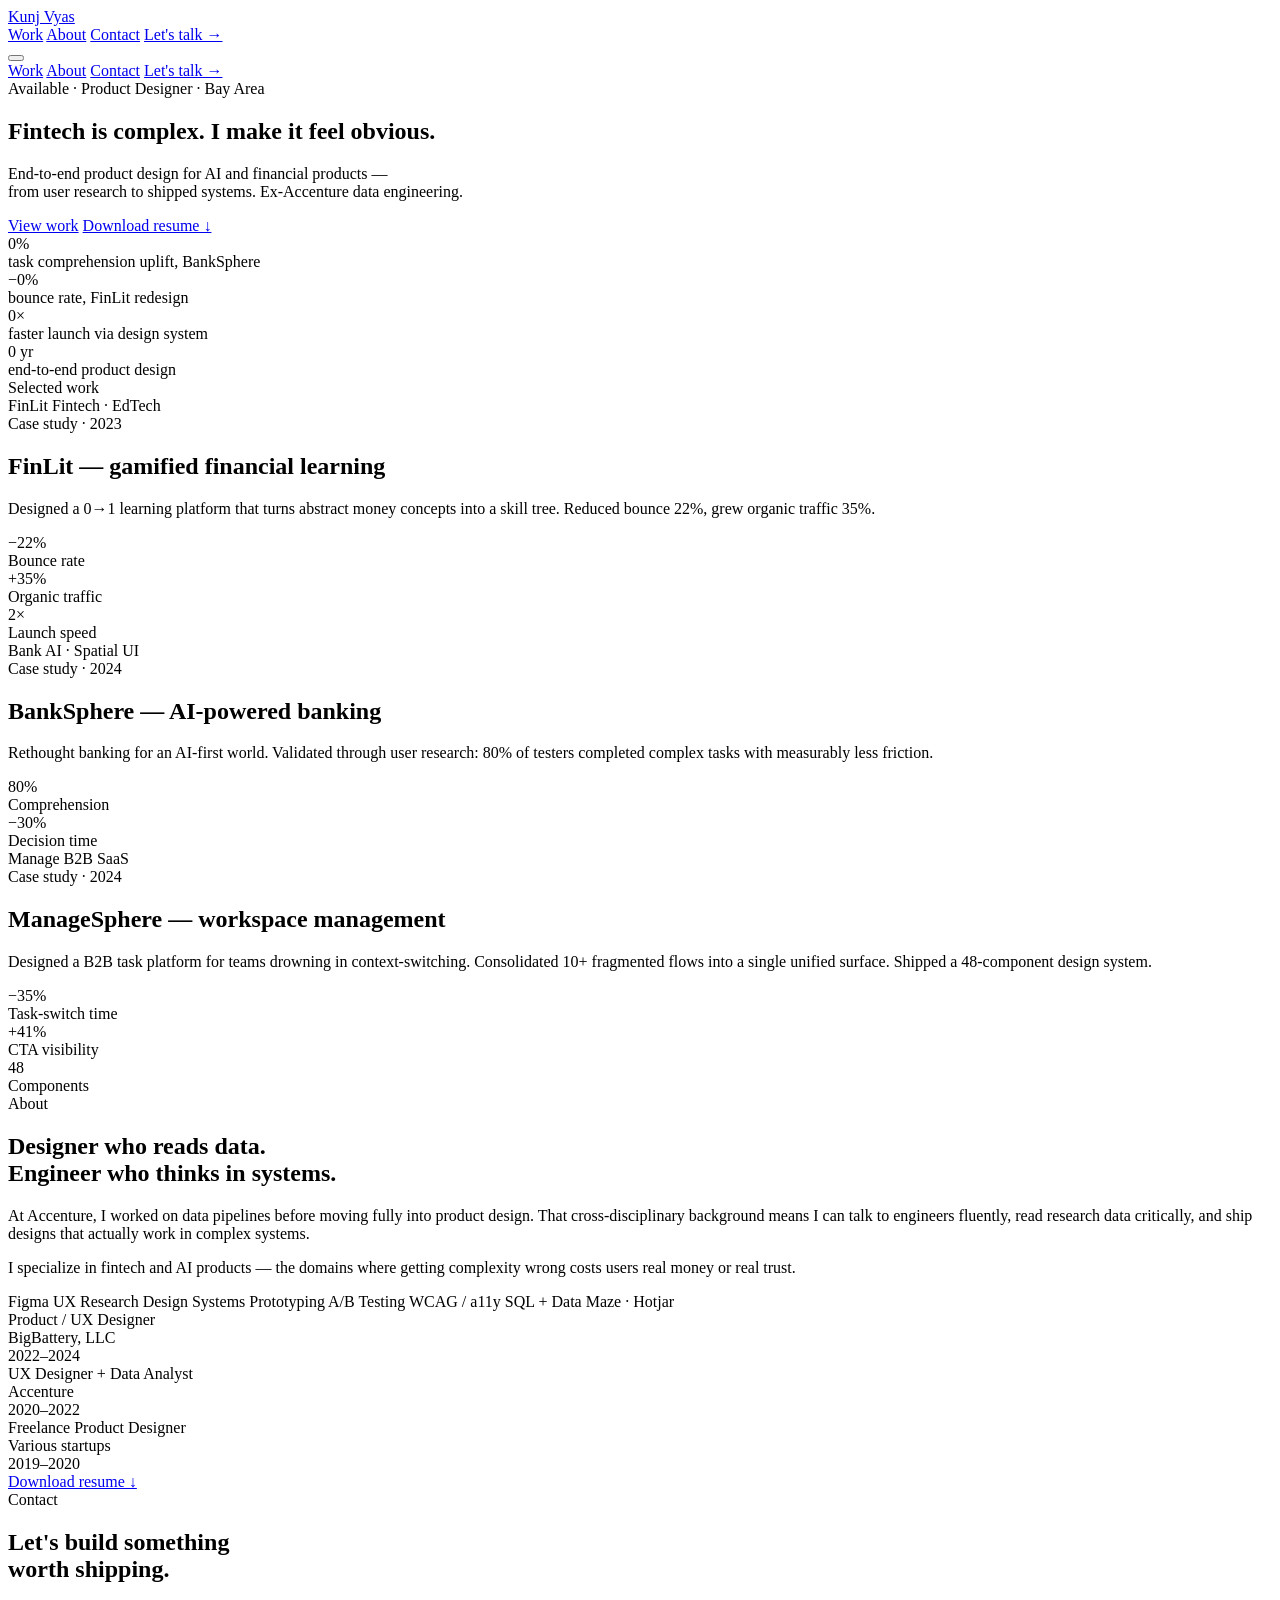
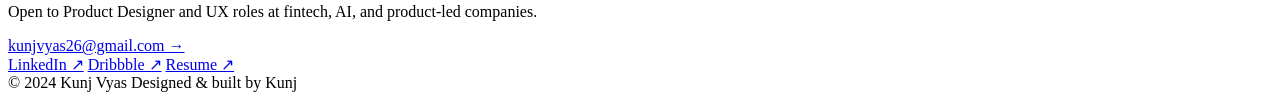
==== index.html @ dc45b6f6 "first commit" ====
<!DOCTYPE html>
<html lang="en">
<head>
  <meta charset="UTF-8" />
  <meta name="viewport" content="width=device-width, initial-scale=1.0" />
  <title>Kunj Vyas — Product Designer</title>
  <meta name="description" content="Product designer specializing in AI and fintech products. 5+ years turning complex systems into clear, measurable outcomes." />
  <link rel="preconnect" href="https://fonts.googleapis.com" />
  <link rel="preconnect" href="https://fonts.gstatic.com" crossorigin />
  <link href="https://fonts.googleapis.com/css2?family=DM+Sans:ital,opsz,wght@0,9..40,300;0,9..40,400;0,9..40,500;1,9..40,300&family=DM+Mono:wght@400;500&display=swap" rel="stylesheet" />
  <link rel="stylesheet" href="styles.css" />
</head>
<body>

  <!-- NAV -->
  <nav class="nav" id="nav">
    <a href="#" class="nav-logo">Kunj Vyas</a>
    <div class="nav-links">
      <a href="#work" class="nav-link">Work</a>
      <a href="#about" class="nav-link">About</a>
      <a href="#contact" class="nav-link">Contact</a>
      <a href="mailto:kunjvyas26@gmail.com" class="nav-cta">Let's talk →</a>
    </div>
    <button class="nav-hamburger" id="hamburger" aria-label="Open menu">
      <span></span><span></span>
    </button>
  </nav>

  <!-- MOBILE MENU -->
  <div class="mobile-menu" id="mobileMenu">
    <a href="#work" class="mobile-link" data-close>Work</a>
    <a href="#about" class="mobile-link" data-close>About</a>
    <a href="#contact" class="mobile-link" data-close>Contact</a>
    <a href="mailto:kunjvyas26@gmail.com" class="mobile-cta" data-close>Let's talk →</a>
  </div>

  <!-- HERO -->
  <section class="hero" id="hero">
    <div class="hero-inner">
      <div class="hero-tag">
        <span class="hero-tag-dot"></span>
        <span>Available · Product Designer · Bay Area</span>
      </div>
      <h1 class="hero-h1">
        <span class="hero-line" data-delay="0">Fintech is complex.</span>
        <span class="hero-line hero-accent" data-delay="80">I make it feel obvious.</span>
      </h1>
      <p class="hero-sub">
        End-to-end product design for AI and financial products —<br class="br-hide">
        from user research to shipped systems. Ex-Accenture data engineering.
      </p>
      <div class="hero-actions">
        <a href="#work" class="btn-primary">View work</a>
        <a href="#" class="btn-ghost">Download resume ↓</a>
      </div>
      <div class="hero-proof">
        <div class="proof-cell">
          <div class="proof-num" data-count="80" data-suffix="%">0%</div>
          <div class="proof-lbl">task comprehension uplift, BankSphere</div>
        </div>
        <div class="proof-cell">
          <div class="proof-num" data-count="22" data-prefix="−" data-suffix="%">−0%</div>
          <div class="proof-lbl">bounce rate, FinLit redesign</div>
        </div>
        <div class="proof-cell">
          <div class="proof-num" data-count="2" data-suffix="×">0×</div>
          <div class="proof-lbl">faster launch via design system</div>
        </div>
        <div class="proof-cell">
          <div class="proof-num" data-count="5" data-suffix=" yr">0 yr</div>
          <div class="proof-lbl">end-to-end product design</div>
        </div>
      </div>
    </div>
  </section>

  <!-- WORK -->
  <section class="work" id="work">
    <div class="container">
      <div class="work-header">
        <span class="section-label">Selected work</span>
      </div>

      <div class="cards-grid">

        <!-- FinLit -->
        <article class="card card--default reveal" data-href="work/finlit.html">
          <div class="card-thumb card-thumb--purple">
            <span class="card-thumb-glyph">FinLit</span>
            <span class="card-badge badge--purple">Fintech · EdTech</span>
          </div>
          <div class="card-body">
            <div class="card-meta">Case study · 2023</div>
            <h2 class="card-title">FinLit — gamified financial learning</h2>
            <p class="card-desc">Designed a 0→1 learning platform that turns abstract money concepts into a skill tree. Reduced bounce 22%, grew organic traffic 35%.</p>
            <div class="card-stats">
              <div class="stat"><div class="stat-num">−22%</div><div class="stat-lbl">Bounce rate</div></div>
              <div class="stat"><div class="stat-num">+35%</div><div class="stat-lbl">Organic traffic</div></div>
              <div class="stat"><div class="stat-num">2×</div><div class="stat-lbl">Launch speed</div></div>
            </div>
          </div>
        </article>

        <!-- BankSphere -->
        <article class="card card--default reveal" data-delay="80" data-href="work/banksphere.html">
          <div class="card-thumb card-thumb--teal">
            <span class="card-thumb-glyph">Bank</span>
            <span class="card-badge badge--teal">AI · Spatial UI</span>
          </div>
          <div class="card-body">
            <div class="card-meta">Case study · 2024</div>
            <h2 class="card-title">BankSphere — AI-powered banking</h2>
            <p class="card-desc">Rethought banking for an AI-first world. Validated through user research: 80% of testers completed complex tasks with measurably less friction.</p>
            <div class="card-stats">
              <div class="stat"><div class="stat-num">80%</div><div class="stat-lbl">Comprehension</div></div>
              <div class="stat"><div class="stat-num">−30%</div><div class="stat-lbl">Decision time</div></div>
            </div>
          </div>
        </article>

        <!-- ManageSphere wide -->
        <article class="card card--wide reveal" data-delay="120" data-href="work/managesphere.html">
          <div class="card-thumb card-thumb--stone">
            <span class="card-thumb-glyph">Manage</span>
            <span class="card-badge badge--stone">B2B SaaS</span>
          </div>
          <div class="card-body">
            <div class="card-meta">Case study · 2024</div>
            <h2 class="card-title">ManageSphere — workspace management</h2>
            <p class="card-desc">Designed a B2B task platform for teams drowning in context-switching. Consolidated 10+ fragmented flows into a single unified surface. Shipped a 48-component design system.</p>
            <div class="card-stats">
              <div class="stat"><div class="stat-num">−35%</div><div class="stat-lbl">Task-switch time</div></div>
              <div class="stat"><div class="stat-num">+41%</div><div class="stat-lbl">CTA visibility</div></div>
              <div class="stat"><div class="stat-num">48</div><div class="stat-lbl">Components</div></div>
            </div>
          </div>
        </article>

      </div>
    </div>
  </section>

  <!-- ABOUT -->
  <section class="about" id="about">
    <div class="about-inner">
      <div class="about-left reveal">
        <div class="section-label section-label--light">About</div>
        <h2 class="about-h2">Designer who reads data.<br>Engineer who thinks in systems.</h2>
        <p class="about-body">At Accenture, I worked on data pipelines before moving fully into product design. That cross-disciplinary background means I can talk to engineers fluently, read research data critically, and ship designs that actually work in complex systems.</p>
        <p class="about-body">I specialize in fintech and AI products — the domains where getting complexity wrong costs users real money or real trust.</p>
        <div class="skills-grid">
          <span class="skill-pill">Figma</span>
          <span class="skill-pill">UX Research</span>
          <span class="skill-pill">Design Systems</span>
          <span class="skill-pill">Prototyping</span>
          <span class="skill-pill">A/B Testing</span>
          <span class="skill-pill">WCAG / a11y</span>
          <span class="skill-pill">SQL + Data</span>
          <span class="skill-pill">Maze · Hotjar</span>
        </div>
      </div>
      <div class="about-right reveal" data-delay="80">
        <div class="exp-list">
          <div class="exp-item">
            <div class="exp-info">
              <div class="exp-role">Product / UX Designer</div>
              <div class="exp-org">BigBattery, LLC</div>
            </div>
            <div class="exp-year">2022–2024</div>
          </div>
          <div class="exp-item">
            <div class="exp-info">
              <div class="exp-role">UX Designer + Data Analyst</div>
              <div class="exp-org">Accenture</div>
            </div>
            <div class="exp-year">2020–2022</div>
          </div>
          <div class="exp-item">
            <div class="exp-info">
              <div class="exp-role">Freelance Product Designer</div>
              <div class="exp-org">Various startups</div>
            </div>
            <div class="exp-year">2019–2020</div>
          </div>
        </div>
        <a href="#" class="btn-light">Download resume ↓</a>
      </div>
    </div>
  </section>

  <!-- CONTACT -->
  <section class="contact" id="contact">
    <div class="container">
      <div class="contact-inner reveal">
        <div class="section-label">Contact</div>
        <h2 class="contact-h2">Let's build something<br>worth shipping.</h2>
        <p class="contact-sub">Open to Product Designer and UX roles at fintech, AI, and product-led companies.</p>
        <a href="mailto:kunjvyas26@gmail.com" class="btn-primary btn-large">kunjvyas26@gmail.com →</a>
        <div class="contact-links">
          <a href="https://linkedin.com/in/kunjvyas" target="_blank" class="contact-link">LinkedIn ↗</a>
          <a href="https://dribbble.com/kunjvyas" target="_blank" class="contact-link">Dribbble ↗</a>
          <a href="#" class="contact-link">Resume ↗</a>
        </div>
      </div>
    </div>
  </section>

  <!-- FOOTER -->
  <footer class="footer">
    <div class="container footer-inner">
      <span class="footer-copy">© 2024 Kunj Vyas</span>
      <span class="footer-note">Designed & built by Kunj</span>
    </div>
  </footer>

  <script src="script.js"></script>
</body>
</html>
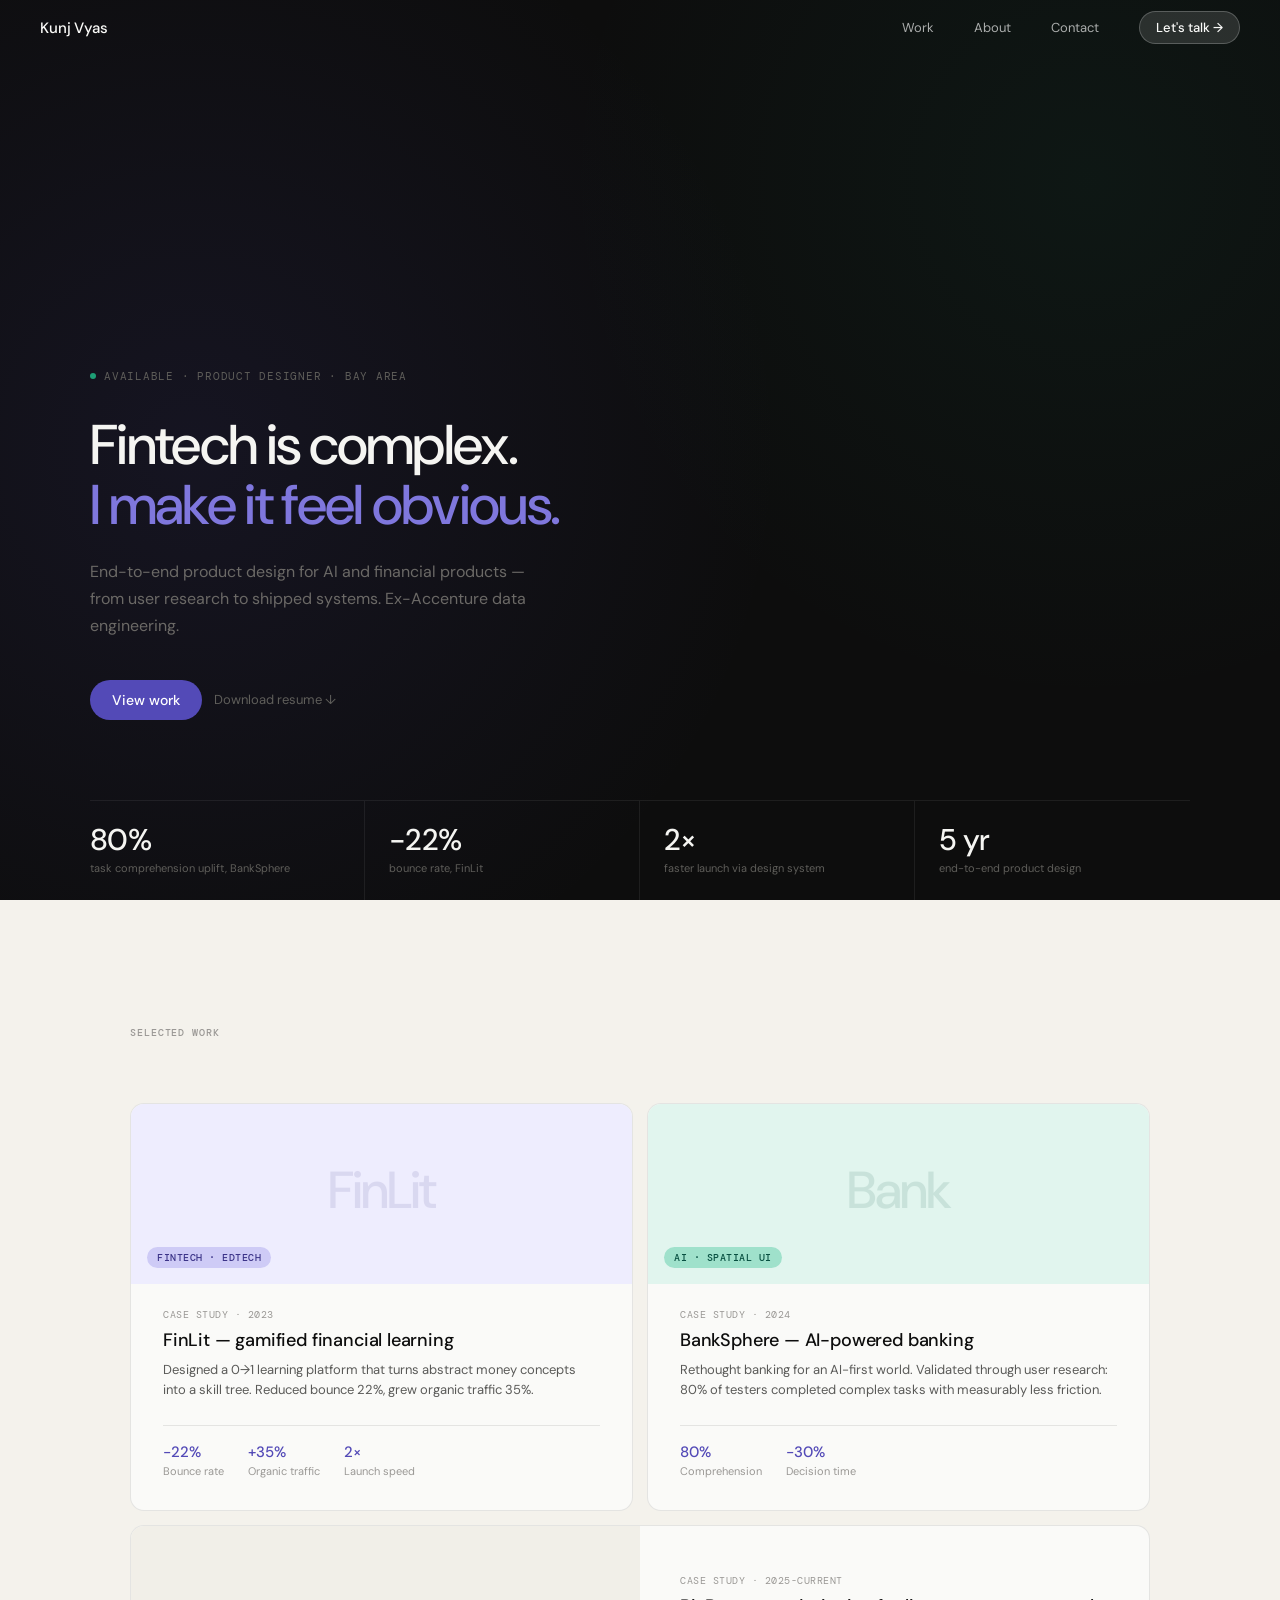
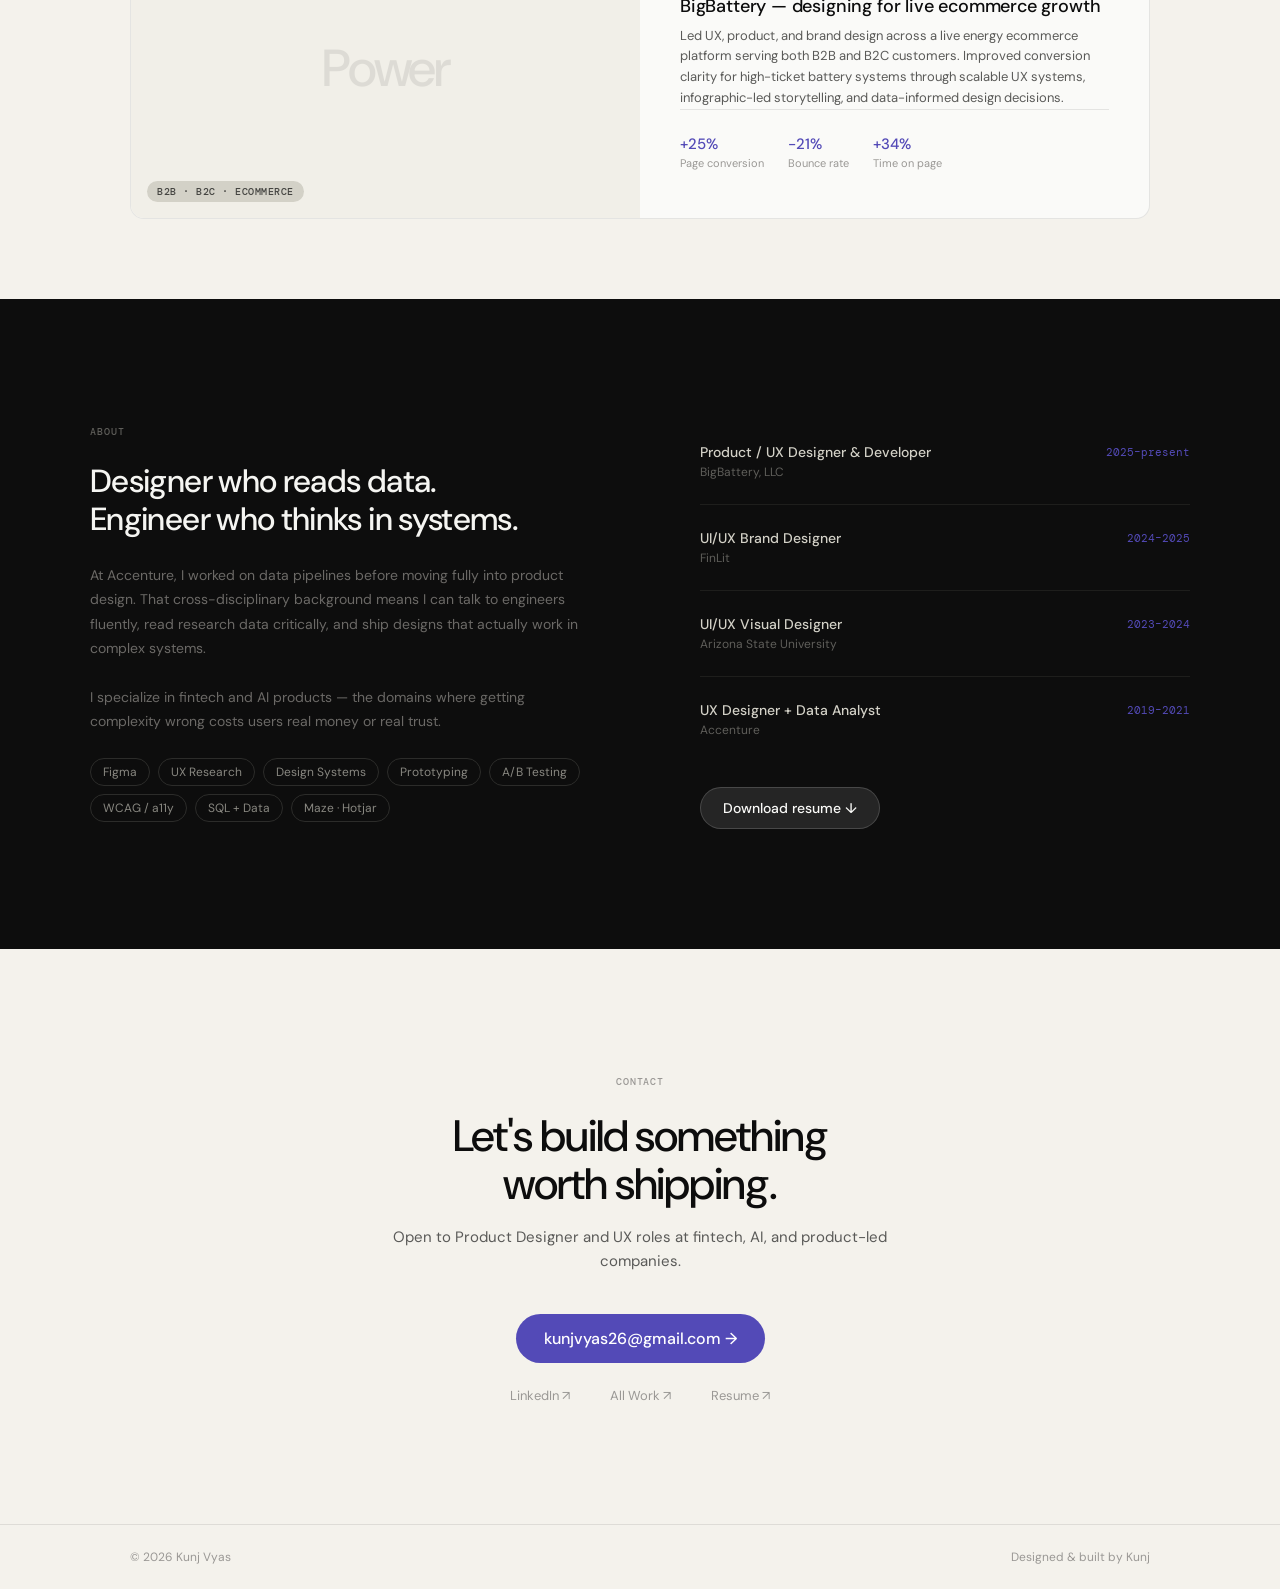
==== commit 63485bc4: "changes added in index and bigbattery" ====
--- a/index.html
+++ b/index.html
@@ -60,7 +60,7 @@
         </div>
         <div class="proof-cell">
           <div class="proof-num" data-count="22" data-prefix="−" data-suffix="%">−0%</div>
-          <div class="proof-lbl">bounce rate, FinLit redesign</div>
+          <div class="proof-lbl">bounce rate, FinLit</div>
         </div>
         <div class="proof-cell">
           <div class="proof-num" data-count="2" data-suffix="×">0×</div>
@@ -118,8 +118,26 @@
           </div>
         </article>
 
+        <!-- BigBattery wide -->
+        <article class="card card--wide reveal" data-delay="120" data-href="work/bigbattery.html">
+          <div class="card-thumb card-thumb--stone">
+            <span class="card-thumb-glyph">Power</span>
+            <span class="card-badge badge--stone">B2B · B2C · Ecommerce</span>
+          </div>
+          <div class="card-body">
+            <div class="card-meta">Case study · 2025-Current</div>
+            <h2 class="card-title">BigBattery — designing for live ecommerce growth</h2>
+            <p class="card-desc">Led UX, product, and brand design across a live energy ecommerce platform serving both B2B and B2C customers. Improved conversion clarity for high-ticket battery systems through scalable UX systems, infographic-led storytelling, and data-informed design decisions.</p>
+            <div class="card-stats">
+              <div class="stat"><div class="stat-num">+25%</div><div class="stat-lbl">Page conversion</div></div>
+              <div class="stat"><div class="stat-num">-21%</div><div class="stat-lbl">Bounce rate</div></div>
+              <div class="stat"><div class="stat-num">+34%</div><div class="stat-lbl">Time on page</div></div>
+            </div>
+          </div>
+        </article>
+
         <!-- ManageSphere wide -->
-        <article class="card card--wide reveal" data-delay="120" data-href="work/managesphere.html">
+        <!-- <article class="card card--wide reveal" data-delay="120" data-href="work/managesphere.html">
           <div class="card-thumb card-thumb--stone">
             <span class="card-thumb-glyph">Manage</span>
             <span class="card-badge badge--stone">B2B SaaS</span>
@@ -134,7 +152,7 @@
               <div class="stat"><div class="stat-num">48</div><div class="stat-lbl">Components</div></div>
             </div>
           </div>
-        </article>
+        </article> -->
 
       </div>
     </div>
@@ -163,24 +181,31 @@
         <div class="exp-list">
           <div class="exp-item">
             <div class="exp-info">
-              <div class="exp-role">Product / UX Designer</div>
+              <div class="exp-role">Product / UX Designer & Developer</div>
               <div class="exp-org">BigBattery, LLC</div>
             </div>
-            <div class="exp-year">2022–2024</div>
+            <div class="exp-year">2025–present</div>
+          </div>
+          <div class="exp-item">
+            <div class="exp-info">
+              <div class="exp-role">UI/UX Brand Designer</div>
+              <div class="exp-org">FinLit</div>
+            </div>
+            <div class="exp-year">2024–2025</div>
+          </div>
+          <div class="exp-item">
+            <div class="exp-info">
+              <div class="exp-role">UI/UX Visual Designer</div>
+              <div class="exp-org">Arizona State University</div>
+            </div>
+            <div class="exp-year">2023–2024</div>
           </div>
           <div class="exp-item">
             <div class="exp-info">
               <div class="exp-role">UX Designer + Data Analyst</div>
               <div class="exp-org">Accenture</div>
             </div>
-            <div class="exp-year">2020–2022</div>
-          </div>
-          <div class="exp-item">
-            <div class="exp-info">
-              <div class="exp-role">Freelance Product Designer</div>
-              <div class="exp-org">Various startups</div>
-            </div>
-            <div class="exp-year">2019–2020</div>
+            <div class="exp-year">2019–2021</div>
           </div>
         </div>
         <a href="#" class="btn-light">Download resume ↓</a>
@@ -198,7 +223,7 @@
         <a href="mailto:kunjvyas26@gmail.com" class="btn-primary btn-large">kunjvyas26@gmail.com →</a>
         <div class="contact-links">
           <a href="https://linkedin.com/in/kunjvyas" target="_blank" class="contact-link">LinkedIn ↗</a>
-          <a href="https://dribbble.com/kunjvyas" target="_blank" class="contact-link">Dribbble ↗</a>
+          <a href="https://kunjvyas26.github.io/" target="_blank" class="contact-link">All Work ↗</a>
           <a href="#" class="contact-link">Resume ↗</a>
         </div>
       </div>
@@ -208,7 +233,7 @@
   <!-- FOOTER -->
   <footer class="footer">
     <div class="container footer-inner">
-      <span class="footer-copy">© 2024 Kunj Vyas</span>
+      <span class="footer-copy">© 2026 Kunj Vyas</span>
       <span class="footer-note">Designed & built by Kunj</span>
     </div>
   </footer>
--- a/styles.css
+++ b/styles.css
@@ -0,0 +1,774 @@
+/* ============================================================
+   KUNJ VYAS — PORTFOLIO
+   Design direction: Still Confidence
+   Palette: Obsidian / Parchment / Chalk + Indigo accent
+   Type: DM Sans (display/body) + DM Mono (labels)
+   ============================================================ */
+
+/* ── RESET & BASE ─────────────────────────────────────────── */
+*, *::before, *::after { box-sizing: border-box; margin: 0; padding: 0; }
+
+:root {
+  /* Colors */
+  --c-obsidian:    #0D0D0D;
+  --c-parchment:   #F4F2EC;
+  --c-chalk:       #FAFAF8;
+  --c-border:      rgba(0,0,0,0.09);
+  --c-border-md:   rgba(0,0,0,0.15);
+  --c-text-1:      #0D0D0D;
+  --c-text-2:      #5a5a58;
+  --c-text-3:      #9a9895;
+
+  /* Accents */
+  --c-indigo:      #534AB7;
+  --c-indigo-tint: #EEEDFE;
+  --c-indigo-bdr:  #CECBF6;
+  --c-indigo-dark: #3C3489;
+  --c-teal:        #1D9E75;
+  --c-teal-tint:   #E1F5EE;
+  --c-teal-bdr:    #9FE1CB;
+  --c-teal-dark:   #085041;
+  --c-stone-tint:  #F1EFE8;
+  --c-stone-bdr:   #D3D1C7;
+  --c-stone-dark:  #444441;
+
+  /* Type */
+  --font-sans: 'DM Sans', system-ui, sans-serif;
+  --font-mono: 'DM Mono', 'Courier New', monospace;
+
+  /* Spacing */
+  --sp-1:  4px;
+  --sp-2:  8px;
+  --sp-3:  12px;
+  --sp-4:  16px;
+  --sp-5:  24px;
+  --sp-6:  32px;
+  --sp-7:  40px;
+  --sp-8:  48px;
+  --sp-9:  64px;
+  --sp-10: 80px;
+  --sp-11: 120px;
+
+  /* Radii */
+  --r-sm:   6px;
+  --r-md:   10px;
+  --r-lg:   14px;
+  --r-xl:   20px;
+  --r-pill: 100px;
+
+  /* Transitions */
+  --t-fast:   200ms ease;
+  --t-base:   250ms ease;
+  --t-slow:   350ms ease;
+  --t-reveal: 500ms cubic-bezier(0.16, 1, 0.3, 1);
+}
+
+html {
+  scroll-behavior: smooth;
+  -webkit-font-smoothing: antialiased;
+  font-size: 16px;
+}
+
+body {
+  font-family: var(--font-sans);
+  background: var(--c-parchment);
+  color: var(--c-text-1);
+  overflow-x: hidden;
+}
+
+a { text-decoration: none; color: inherit; }
+img { display: block; max-width: 100%; }
+
+/* ── LAYOUT ───────────────────────────────────────────────── */
+.container {
+  width: 100%;
+  max-width: 1100px;
+  margin: 0 auto;
+  padding: 0 var(--sp-7);
+}
+
+/* ── UTILITY ──────────────────────────────────────────────── */
+.section-label {
+  font-family: var(--font-mono);
+  font-size: 10px;
+  font-weight: 500;
+  letter-spacing: 0.09em;
+  text-transform: uppercase;
+  color: var(--c-text-3);
+  display: inline-block;
+  margin-bottom: var(--sp-5);
+}
+.section-label--light { color: #5F5E5A; }
+
+/* ── SCROLL REVEAL ────────────────────────────────────────── */
+.reveal {
+  opacity: 0;
+  transform: translateY(14px);
+  transition: opacity var(--t-reveal), transform var(--t-reveal);
+}
+.reveal.is-visible {
+  opacity: 1;
+  transform: translateY(0);
+}
+
+/* ── NAV ──────────────────────────────────────────────────── */
+.nav {
+  position: fixed;
+  top: 0; left: 0; right: 0;
+  z-index: 100;
+  height: 56px;
+  display: flex;
+  align-items: center;
+  justify-content: space-between;
+  padding: 0 var(--sp-7);
+  background: transparent;
+  border-bottom: 0.5px solid transparent;
+  transition: background var(--t-base), border-color var(--t-base), transform 350ms ease;
+}
+.nav.scrolled {
+  background: rgba(244, 242, 236, 0.92);
+  backdrop-filter: blur(12px);
+  -webkit-backdrop-filter: blur(12px);
+  border-bottom-color: var(--c-border);
+}
+.nav.hidden { transform: translateY(-100%); }
+
+.nav-logo {
+  font-size: 15px;
+  font-weight: 500;
+  letter-spacing: -0.01em;
+  color: var(--c-chalk);
+  transition: color var(--t-fast);
+}
+.nav.scrolled .nav-logo { color: var(--c-text-1); }
+
+.nav-links {
+  display: flex;
+  align-items: center;
+  gap: var(--sp-7);
+}
+.nav-link {
+  font-size: 13px;
+  color: rgba(255,255,255,0.65);
+  transition: color var(--t-fast);
+  position: relative;
+}
+.nav-link::after {
+  content: '';
+  position: absolute;
+  bottom: -2px; left: 0; right: 0;
+  height: 0.5px;
+  background: currentColor;
+  transform: scaleX(0);
+  transform-origin: left;
+  transition: transform var(--t-base);
+}
+.nav-link:hover::after { transform: scaleX(1); }
+.nav-link:hover { color: rgba(255,255,255,0.9); }
+
+.nav.scrolled .nav-link { color: var(--c-text-2); }
+.nav.scrolled .nav-link:hover { color: var(--c-text-1); }
+
+.nav-cta {
+  font-size: 13px;
+  font-weight: 500;
+  color: var(--c-chalk);
+  background: rgba(255,255,255,0.12);
+  border: 0.5px solid rgba(255,255,255,0.22);
+  padding: 7px 16px;
+  border-radius: var(--r-pill);
+  transition: background var(--t-fast), border-color var(--t-fast), color var(--t-fast);
+}
+.nav-cta:hover { background: rgba(255,255,255,0.2); }
+.nav.scrolled .nav-cta {
+  background: var(--c-obsidian);
+  border-color: var(--c-obsidian);
+  color: var(--c-chalk);
+}
+.nav.scrolled .nav-cta:hover { background: #222; }
+
+/* Hamburger */
+.nav-hamburger {
+  display: none;
+  flex-direction: column;
+  justify-content: center;
+  gap: 5px;
+  width: 36px;
+  height: 36px;
+  background: none;
+  border: none;
+  cursor: pointer;
+  padding: 6px;
+}
+.nav-hamburger span {
+  display: block;
+  height: 1px;
+  background: var(--c-chalk);
+  border-radius: 2px;
+  transition: transform var(--t-base), opacity var(--t-fast), background var(--t-fast);
+}
+.nav.scrolled .nav-hamburger span { background: var(--c-text-1); }
+.nav-hamburger.open span:nth-child(1) { transform: translateY(6px) rotate(45deg); }
+.nav-hamburger.open span:nth-child(2) { transform: translateY(-6px) rotate(-45deg); }
+
+/* Mobile menu */
+.mobile-menu {
+  position: fixed;
+  top: 56px; left: 0; right: 0;
+  z-index: 99;
+  background: var(--c-chalk);
+  border-bottom: 0.5px solid var(--c-border);
+  display: flex;
+  flex-direction: column;
+  padding: var(--sp-5) var(--sp-7);
+  gap: var(--sp-4);
+  transform: translateY(-110%);
+  opacity: 0;
+  transition: transform 300ms cubic-bezier(0.16,1,0.3,1), opacity 200ms ease;
+  pointer-events: none;
+}
+.mobile-menu.open {
+  transform: translateY(0);
+  opacity: 1;
+  pointer-events: all;
+}
+.mobile-link {
+  font-size: 16px;
+  color: var(--c-text-2);
+  padding: var(--sp-2) 0;
+  border-bottom: 0.5px solid var(--c-border);
+  transition: color var(--t-fast);
+}
+.mobile-link:hover { color: var(--c-text-1); }
+.mobile-cta {
+  font-size: 15px;
+  font-weight: 500;
+  color: var(--c-chalk);
+  background: var(--c-obsidian);
+  padding: 12px 20px;
+  border-radius: var(--r-pill);
+  text-align: center;
+  margin-top: var(--sp-2);
+  transition: background var(--t-fast);
+}
+.mobile-cta:hover { background: #222; }
+
+/* ── HERO ─────────────────────────────────────────────────── */
+.hero {
+  background: var(--c-obsidian);
+  min-height: 100svh;
+  display: flex;
+  align-items: flex-end;
+  padding: 0 var(--sp-7);
+  padding-bottom: 0;
+  position: relative;
+  overflow: hidden;
+}
+
+/* subtle texture overlay */
+.hero::before {
+  content: '';
+  position: absolute;
+  inset: 0;
+  background-image:
+    radial-gradient(circle at 15% 50%, rgba(83,74,183,0.12) 0%, transparent 50%),
+    radial-gradient(circle at 85% 20%, rgba(29,158,117,0.07) 0%, transparent 40%);
+  pointer-events: none;
+}
+
+.hero-inner {
+  width: 100%;
+  max-width: 1100px;
+  margin: 0 auto;
+  padding-top: 120px;
+}
+
+.hero-tag {
+  display: inline-flex;
+  align-items: center;
+  gap: var(--sp-2);
+  margin-bottom: var(--sp-6);
+  font-family: var(--font-mono);
+  font-size: 11px;
+  letter-spacing: 0.07em;
+  text-transform: uppercase;
+  color: #5F5E5A;
+  opacity: 0;
+  animation: fade-up 600ms 100ms cubic-bezier(0.16,1,0.3,1) forwards;
+}
+.hero-tag-dot {
+  width: 6px; height: 6px;
+  border-radius: 50%;
+  background: var(--c-teal);
+  flex-shrink: 0;
+}
+
+.hero-h1 {
+  display: flex;
+  flex-direction: column;
+  font-size: clamp(36px, 5.5vw, 56px);
+  font-weight: 500;
+  letter-spacing: -0.03em;
+  line-height: 1.06;
+  color: #F5F5F2;
+  margin-bottom: var(--sp-5);
+  max-width: 680px;
+}
+.hero-line {
+  display: block;
+  opacity: 0;
+  animation: fade-up 700ms cubic-bezier(0.16,1,0.3,1) forwards;
+}
+.hero-line:nth-child(1) { animation-delay: 180ms; }
+.hero-line:nth-child(2) { animation-delay: 260ms; }
+.hero-accent { color: #7F77DD; }
+
+.hero-sub {
+  font-size: clamp(14px, 1.5vw, 16px);
+  color: #6B6966;
+  line-height: 1.7;
+  max-width: 460px;
+  margin-bottom: var(--sp-7);
+  opacity: 0;
+  animation: fade-up 600ms 340ms cubic-bezier(0.16,1,0.3,1) forwards;
+}
+
+.hero-actions {
+  display: flex;
+  gap: var(--sp-3);
+  align-items: center;
+  margin-bottom: var(--sp-10);
+  opacity: 0;
+  animation: fade-up 600ms 420ms cubic-bezier(0.16,1,0.3,1) forwards;
+}
+
+/* ── BUTTONS ──────────────────────────────────────────────── */
+.btn-primary {
+  display: inline-block;
+  font-size: 14px;
+  font-weight: 500;
+  color: #fff;
+  background: var(--c-indigo);
+  padding: 11px 22px;
+  border-radius: var(--r-pill);
+  border: none;
+  cursor: pointer;
+  transition: background var(--t-fast), transform var(--t-fast);
+  white-space: nowrap;
+}
+.btn-primary:hover { background: #4540A6; transform: translateY(-1px); }
+.btn-primary:active { transform: translateY(0); }
+
+.btn-large {
+  font-size: 16px;
+  padding: 14px 28px;
+}
+
+.btn-ghost {
+  display: inline-block;
+  font-size: 13px;
+  color: #5F5E5A;
+  cursor: pointer;
+  padding: 11px 0;
+  transition: color var(--t-fast);
+}
+.btn-ghost:hover { color: #F5F5F2; }
+
+.btn-light {
+  display: inline-block;
+  font-size: 14px;
+  font-weight: 500;
+  color: var(--c-chalk);
+  background: rgba(255,255,255,0.1);
+  border: 0.5px solid rgba(255,255,255,0.16);
+  padding: 11px 22px;
+  border-radius: var(--r-pill);
+  transition: background var(--t-fast);
+  margin-top: var(--sp-5);
+}
+.btn-light:hover { background: rgba(255,255,255,0.18); }
+
+/* ── PROOF BAR ────────────────────────────────────────────── */
+.hero-proof {
+  display: grid;
+  grid-template-columns: repeat(4, 1fr);
+  border-top: 0.5px solid rgba(255,255,255,0.07);
+  opacity: 0;
+  animation: fade-up 600ms 520ms cubic-bezier(0.16,1,0.3,1) forwards;
+}
+.proof-cell {
+  padding: var(--sp-5) 0 var(--sp-5);
+  border-right: 0.5px solid rgba(255,255,255,0.07);
+  padding-right: var(--sp-5);
+}
+.proof-cell:not(:first-child) { padding-left: var(--sp-5); }
+.proof-cell:last-child { border-right: none; }
+
+.proof-num {
+  font-size: clamp(22px, 2.5vw, 30px);
+  font-weight: 500;
+  color: #F5F5F2;
+  letter-spacing: -0.02em;
+  line-height: 1;
+  margin-bottom: 6px;
+  font-variant-numeric: tabular-nums;
+}
+.proof-lbl {
+  font-size: 11px;
+  color: #5F5E5A;
+  line-height: 1.4;
+}
+
+/* ── WORK SECTION ─────────────────────────────────────────── */
+.work {
+  padding: var(--sp-11) 0 var(--sp-10);
+}
+.work-header {
+  margin-bottom: var(--sp-7);
+}
+
+/* ── CARDS GRID ───────────────────────────────────────────── */
+.cards-grid {
+  display: grid;
+  grid-template-columns: 1fr 1fr;
+  gap: 14px;
+}
+
+/* ── CARD BASE ────────────────────────────────────────────── */
+.card {
+  background: var(--c-chalk);
+  border: 0.5px solid var(--c-border);
+  border-radius: var(--r-lg);
+  overflow: hidden;
+  cursor: pointer;
+  transition: transform var(--t-base), border-color var(--t-base), box-shadow var(--t-base);
+}
+.card:hover {
+  transform: translateY(-3px);
+  border-color: var(--c-border-md);
+  box-shadow: 0 8px 24px rgba(0,0,0,0.06);
+}
+
+/* Wide card */
+.card--wide {
+  grid-column: 1 / -1;
+  display: grid;
+  grid-template-columns: 1fr 1fr;
+}
+.card--wide .card-thumb { border-radius: 0; }
+
+/* Card thumb */
+.card-thumb {
+  height: 180px;
+  display: flex;
+  align-items: flex-end;
+  padding: var(--sp-4);
+  position: relative;
+  overflow: hidden;
+}
+.card--wide .card-thumb { height: auto; min-height: 200px; }
+
+.card-thumb--purple { background: var(--c-indigo-tint); }
+.card-thumb--teal   { background: var(--c-teal-tint); }
+.card-thumb--stone  { background: var(--c-stone-tint); }
+
+.card-thumb-glyph {
+  position: absolute;
+  top: 50%;
+  left: 50%;
+  transform: translate(-50%, -58%);
+  font-size: 52px;
+  font-weight: 500;
+  letter-spacing: -0.04em;
+  opacity: 0.11;
+  line-height: 1;
+  white-space: nowrap;
+  user-select: none;
+}
+.card-thumb--purple .card-thumb-glyph { color: var(--c-indigo-dark); }
+.card-thumb--teal   .card-thumb-glyph { color: var(--c-teal-dark); }
+.card-thumb--stone  .card-thumb-glyph { color: var(--c-stone-dark); }
+
+.card-badge {
+  font-family: var(--font-mono);
+  font-size: 10px;
+  font-weight: 500;
+  letter-spacing: 0.05em;
+  text-transform: uppercase;
+  padding: 4px 10px;
+  border-radius: var(--r-pill);
+}
+.badge--purple { background: #CECBF6; color: var(--c-indigo-dark); }
+.badge--teal   { background: var(--c-teal-bdr); color: var(--c-teal-dark); }
+.badge--stone  { background: var(--c-stone-bdr); color: var(--c-stone-dark); }
+
+/* Card body */
+.card-body { padding: var(--sp-5) var(--sp-6) var(--sp-6); }
+.card--wide .card-body {
+  display: flex;
+  flex-direction: column;
+  justify-content: space-between;
+  padding: var(--sp-8) var(--sp-7);
+}
+
+.card-meta {
+  font-family: var(--font-mono);
+  font-size: 10px;
+  letter-spacing: 0.05em;
+  text-transform: uppercase;
+  color: var(--c-text-3);
+  margin-bottom: var(--sp-2);
+}
+.card-title {
+  font-size: clamp(15px, 1.6vw, 18px);
+  font-weight: 500;
+  letter-spacing: -0.01em;
+  line-height: 1.25;
+  color: var(--c-text-1);
+  margin-bottom: var(--sp-2);
+}
+.card-desc {
+  font-size: 13px;
+  color: var(--c-text-2);
+  line-height: 1.6;
+  margin-bottom: var(--sp-5);
+}
+.card--wide .card-desc { margin-bottom: 0; }
+
+.card-stats {
+  display: flex;
+  gap: var(--sp-5);
+  padding-top: var(--sp-4);
+  border-top: 0.5px solid var(--c-border);
+}
+.card--wide .card-stats { margin-top: auto; padding-top: var(--sp-5); }
+
+.stat-num {
+  font-size: 15px;
+  font-weight: 500;
+  color: var(--c-indigo);
+  letter-spacing: -0.01em;
+}
+.stat-lbl {
+  font-size: 11px;
+  color: var(--c-text-3);
+  margin-top: 2px;
+}
+
+/* ── ABOUT ────────────────────────────────────────────────── */
+.about {
+  background: var(--c-obsidian);
+  padding: var(--sp-11) var(--sp-7);
+}
+.about-inner {
+  max-width: 1100px;
+  margin: 0 auto;
+  display: grid;
+  grid-template-columns: 1fr 1fr;
+  gap: var(--sp-11);
+  align-items: start;
+}
+
+.about-h2 {
+  font-size: clamp(22px, 2.8vw, 32px);
+  font-weight: 500;
+  color: #F5F5F2;
+  letter-spacing: -0.02em;
+  line-height: 1.2;
+  margin-bottom: var(--sp-5);
+}
+.about-body {
+  font-size: 14px;
+  color: #6B6966;
+  line-height: 1.75;
+  margin-bottom: var(--sp-5);
+}
+
+.skills-grid {
+  display: flex;
+  flex-wrap: wrap;
+  gap: var(--sp-2);
+  margin-top: var(--sp-5);
+}
+.skill-pill {
+  font-size: 12px;
+  color: #888780;
+  border: 0.5px solid #2C2C2A;
+  padding: 5px 12px;
+  border-radius: var(--r-pill);
+  transition: border-color var(--t-fast), color var(--t-fast);
+}
+.skill-pill:hover { border-color: #534AB7; color: #7F77DD; }
+
+/* Experience */
+.exp-list { display: flex; flex-direction: column; gap: 0; }
+.exp-item {
+  display: flex;
+  justify-content: space-between;
+  align-items: flex-start;
+  padding: var(--sp-5) 0;
+  border-bottom: 0.5px solid #1E1E1C;
+  gap: var(--sp-4);
+}
+.exp-item:last-of-type { border-bottom-color: transparent; }
+.exp-role {
+  font-size: 14px;
+  font-weight: 500;
+  color: #D3D1C7;
+  margin-bottom: 3px;
+}
+.exp-org {
+  font-size: 12px;
+  color: #5F5E5A;
+}
+.exp-year {
+  font-family: var(--font-mono);
+  font-size: 11px;
+  color: var(--c-indigo);
+  white-space: nowrap;
+  padding-top: 2px;
+}
+
+/* ── CONTACT ──────────────────────────────────────────────── */
+.contact {
+  padding: var(--sp-11) 0;
+}
+.contact-inner {
+  text-align: center;
+  max-width: 560px;
+  margin: 0 auto;
+}
+.contact-h2 {
+  font-size: clamp(28px, 4vw, 44px);
+  font-weight: 500;
+  letter-spacing: -0.025em;
+  line-height: 1.1;
+  color: var(--c-text-1);
+  margin-bottom: var(--sp-4);
+}
+.contact-sub {
+  font-size: 15px;
+  color: var(--c-text-2);
+  line-height: 1.65;
+  margin-bottom: var(--sp-7);
+}
+.contact-links {
+  display: flex;
+  justify-content: center;
+  gap: var(--sp-7);
+  margin-top: var(--sp-5);
+}
+.contact-link {
+  font-size: 13px;
+  color: var(--c-text-3);
+  transition: color var(--t-fast);
+}
+.contact-link:hover { color: var(--c-text-1); }
+
+/* ── FOOTER ───────────────────────────────────────────────── */
+.footer {
+  border-top: 0.5px solid var(--c-border);
+  padding: var(--sp-5) 0;
+}
+.footer-inner {
+  display: flex;
+  justify-content: space-between;
+  align-items: center;
+}
+.footer-copy, .footer-note {
+  font-size: 12px;
+  color: var(--c-text-3);
+}
+
+/* ── ANIMATIONS ───────────────────────────────────────────── */
+@keyframes fade-up {
+  from { opacity: 0; transform: translateY(14px); }
+  to   { opacity: 1; transform: translateY(0); }
+}
+
+/* ── RESPONSIVE ───────────────────────────────────────────── */
+.br-hide { display: none; }
+
+@media (min-width: 900px) {
+  .br-hide { display: block; }
+}
+
+@media (max-width: 900px) {
+  :root {
+    --sp-7:  24px;
+    --sp-10: 64px;
+    --sp-11: 80px;
+  }
+
+  /* Nav */
+  .nav-links { display: none; }
+  .nav-hamburger { display: flex; }
+
+  /* Hero proof bar */
+  .hero-proof {
+    grid-template-columns: 1fr 1fr;
+  }
+  .proof-cell:nth-child(2) { border-right: none; }
+  .proof-cell:nth-child(3) { border-right: 0.5px solid rgba(255,255,255,0.07); }
+  .proof-cell:nth-child(3),
+  .proof-cell:nth-child(4) {
+    border-top: 0.5px solid rgba(255,255,255,0.07);
+  }
+
+  /* Cards */
+  .cards-grid {
+    grid-template-columns: 1fr;
+    gap: 12px;
+  }
+  .card--wide {
+    grid-column: auto;
+    display: block;
+  }
+  .card--wide .card-thumb { min-height: 160px; }
+  .card--wide .card-body { padding: var(--sp-5) var(--sp-5) var(--sp-6); }
+
+  /* About */
+  .about-inner {
+    grid-template-columns: 1fr;
+    gap: var(--sp-9);
+  }
+  .about { padding: var(--sp-10) var(--sp-7); }
+}
+
+@media (max-width: 600px) {
+  :root {
+    --sp-7:  20px;
+    --sp-10: 56px;
+    --sp-11: 64px;
+  }
+
+  .hero { padding-top: 0; }
+  .hero-inner { padding-top: 100px; }
+
+  .hero-proof {
+    grid-template-columns: 1fr 1fr;
+  }
+
+  .card-thumb { height: 140px; }
+
+  .contact-h2 { font-size: 26px; }
+  .contact-links { gap: var(--sp-5); }
+
+  .footer-inner { flex-direction: column; gap: var(--sp-2); text-align: center; }
+
+  .hero-actions { flex-wrap: wrap; }
+  .btn-primary { width: 100%; text-align: center; }
+  .btn-ghost { align-self: flex-start; }
+}
+
+/* ── REDUCED MOTION ───────────────────────────────────────── */
+@media (prefers-reduced-motion: reduce) {
+  .reveal,
+  .hero-tag, .hero-line, .hero-sub, .hero-actions, .hero-proof {
+    opacity: 1 !important;
+    transform: none !important;
+    animation: none !important;
+    transition: none !important;
+  }
+  html { scroll-behavior: auto; }
+}
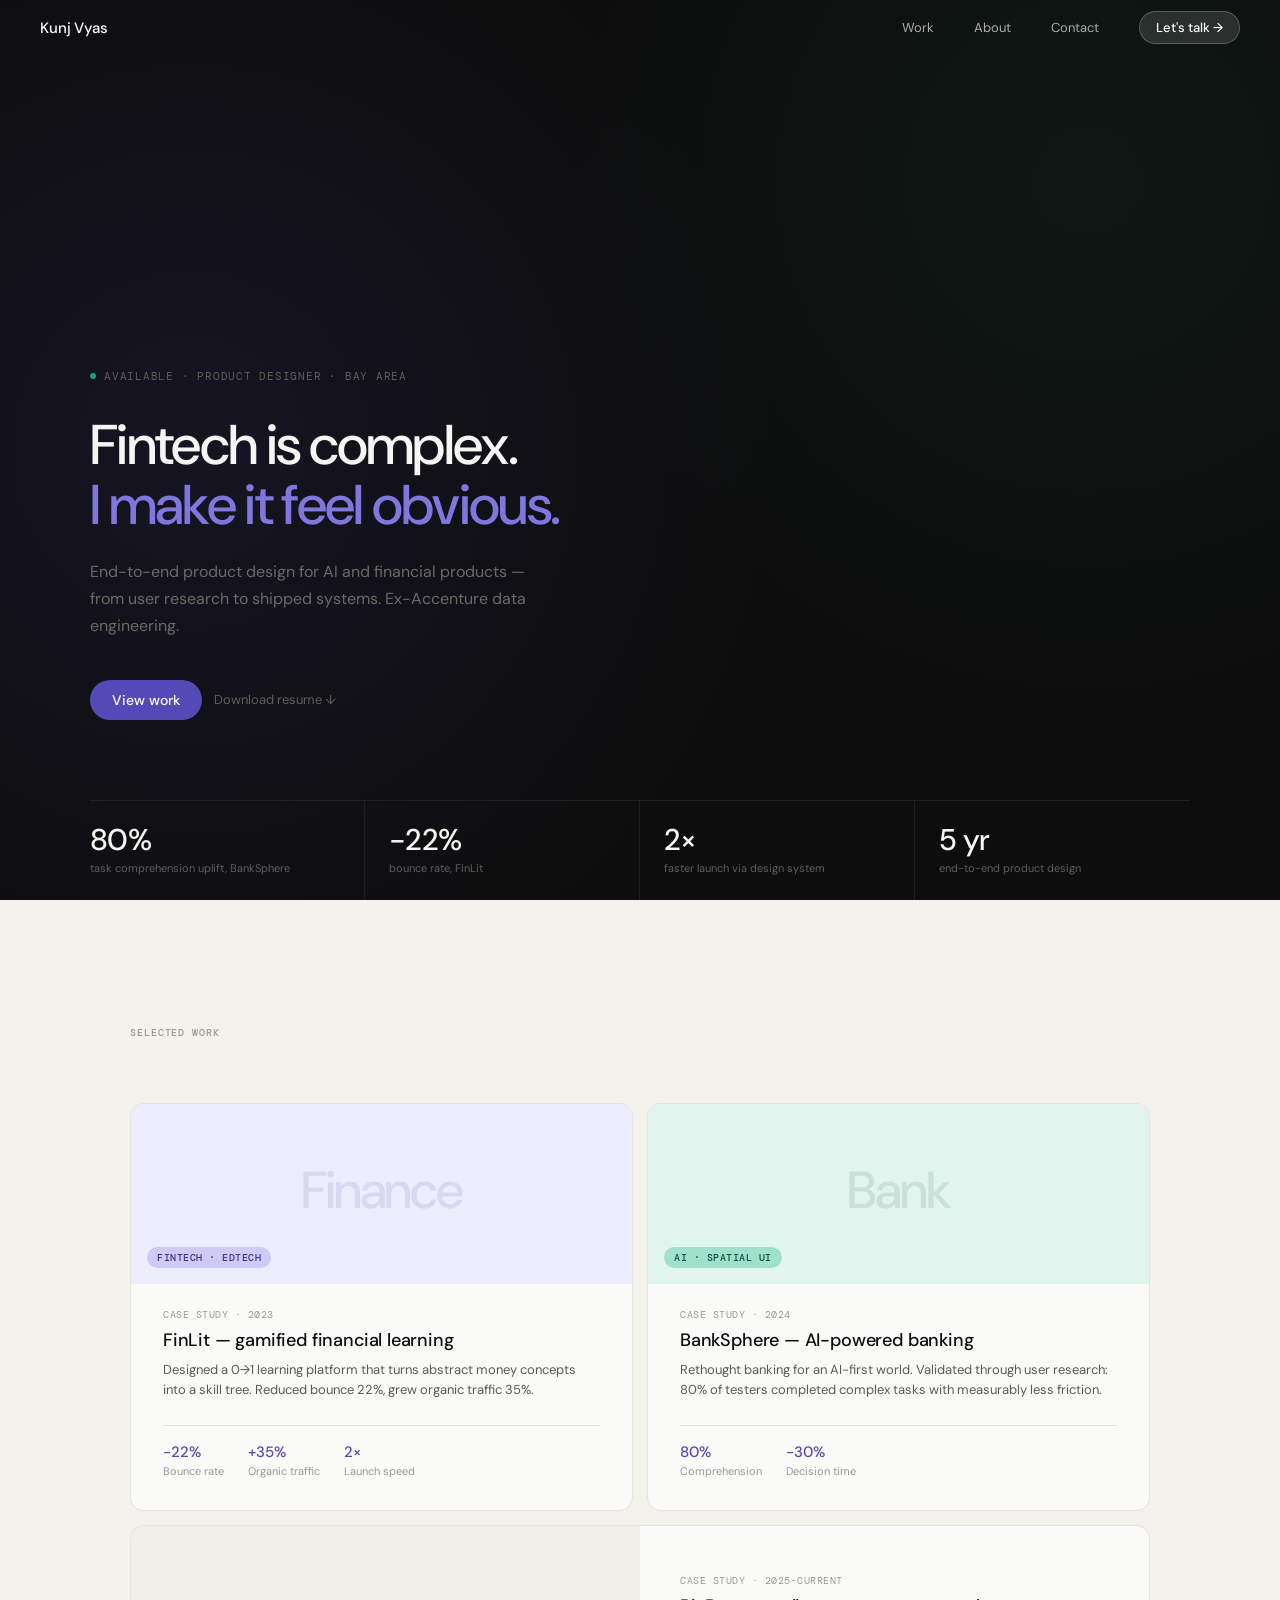
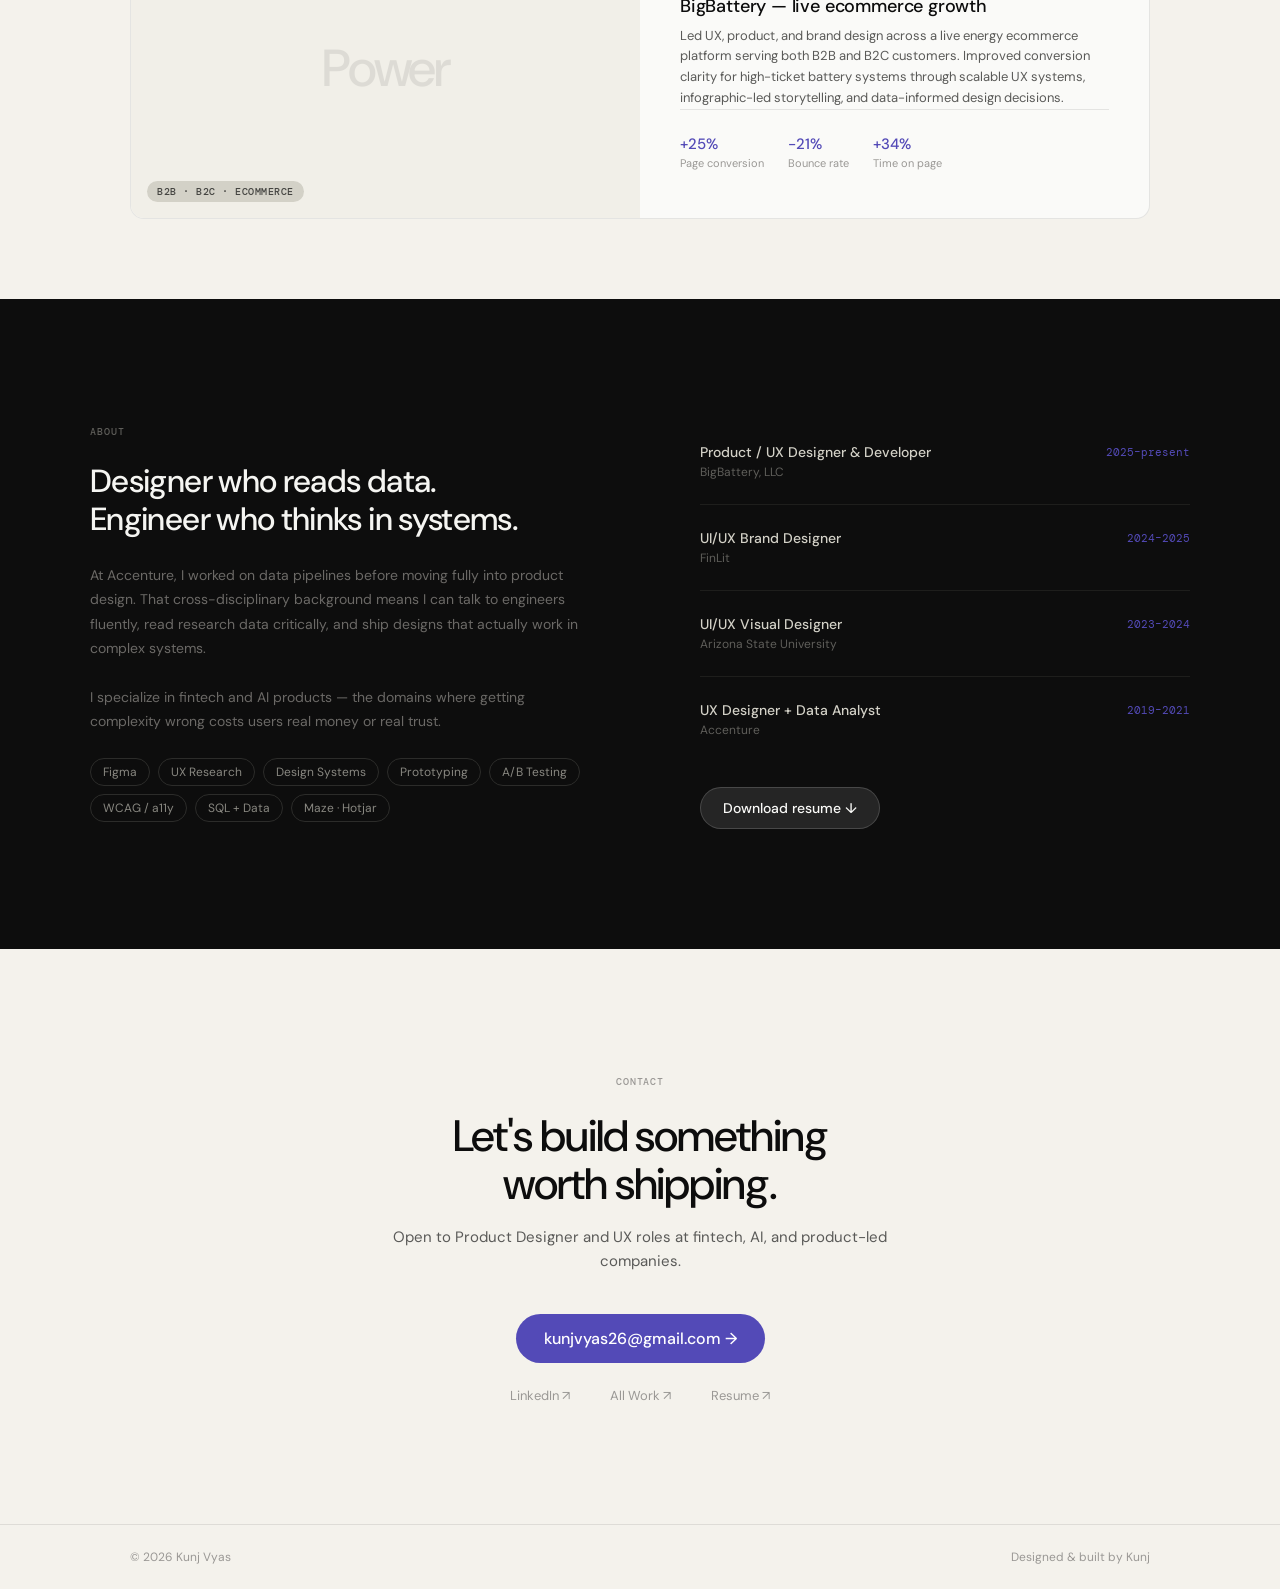
==== commit 999f1f1b: "changed" ====
--- a/index.html
+++ b/index.html
@@ -86,7 +86,7 @@
         <!-- FinLit -->
         <article class="card card--default reveal" data-href="work/finlit.html">
           <div class="card-thumb card-thumb--purple">
-            <span class="card-thumb-glyph">FinLit</span>
+            <span class="card-thumb-glyph">Finance</span>
             <span class="card-badge badge--purple">Fintech · EdTech</span>
           </div>
           <div class="card-body">
@@ -126,7 +126,7 @@
           </div>
           <div class="card-body">
             <div class="card-meta">Case study · 2025-Current</div>
-            <h2 class="card-title">BigBattery — designing for live ecommerce growth</h2>
+            <h2 class="card-title">BigBattery — live ecommerce growth</h2>
             <p class="card-desc">Led UX, product, and brand design across a live energy ecommerce platform serving both B2B and B2C customers. Improved conversion clarity for high-ticket battery systems through scalable UX systems, infographic-led storytelling, and data-informed design decisions.</p>
             <div class="card-stats">
               <div class="stat"><div class="stat-num">+25%</div><div class="stat-lbl">Page conversion</div></div>
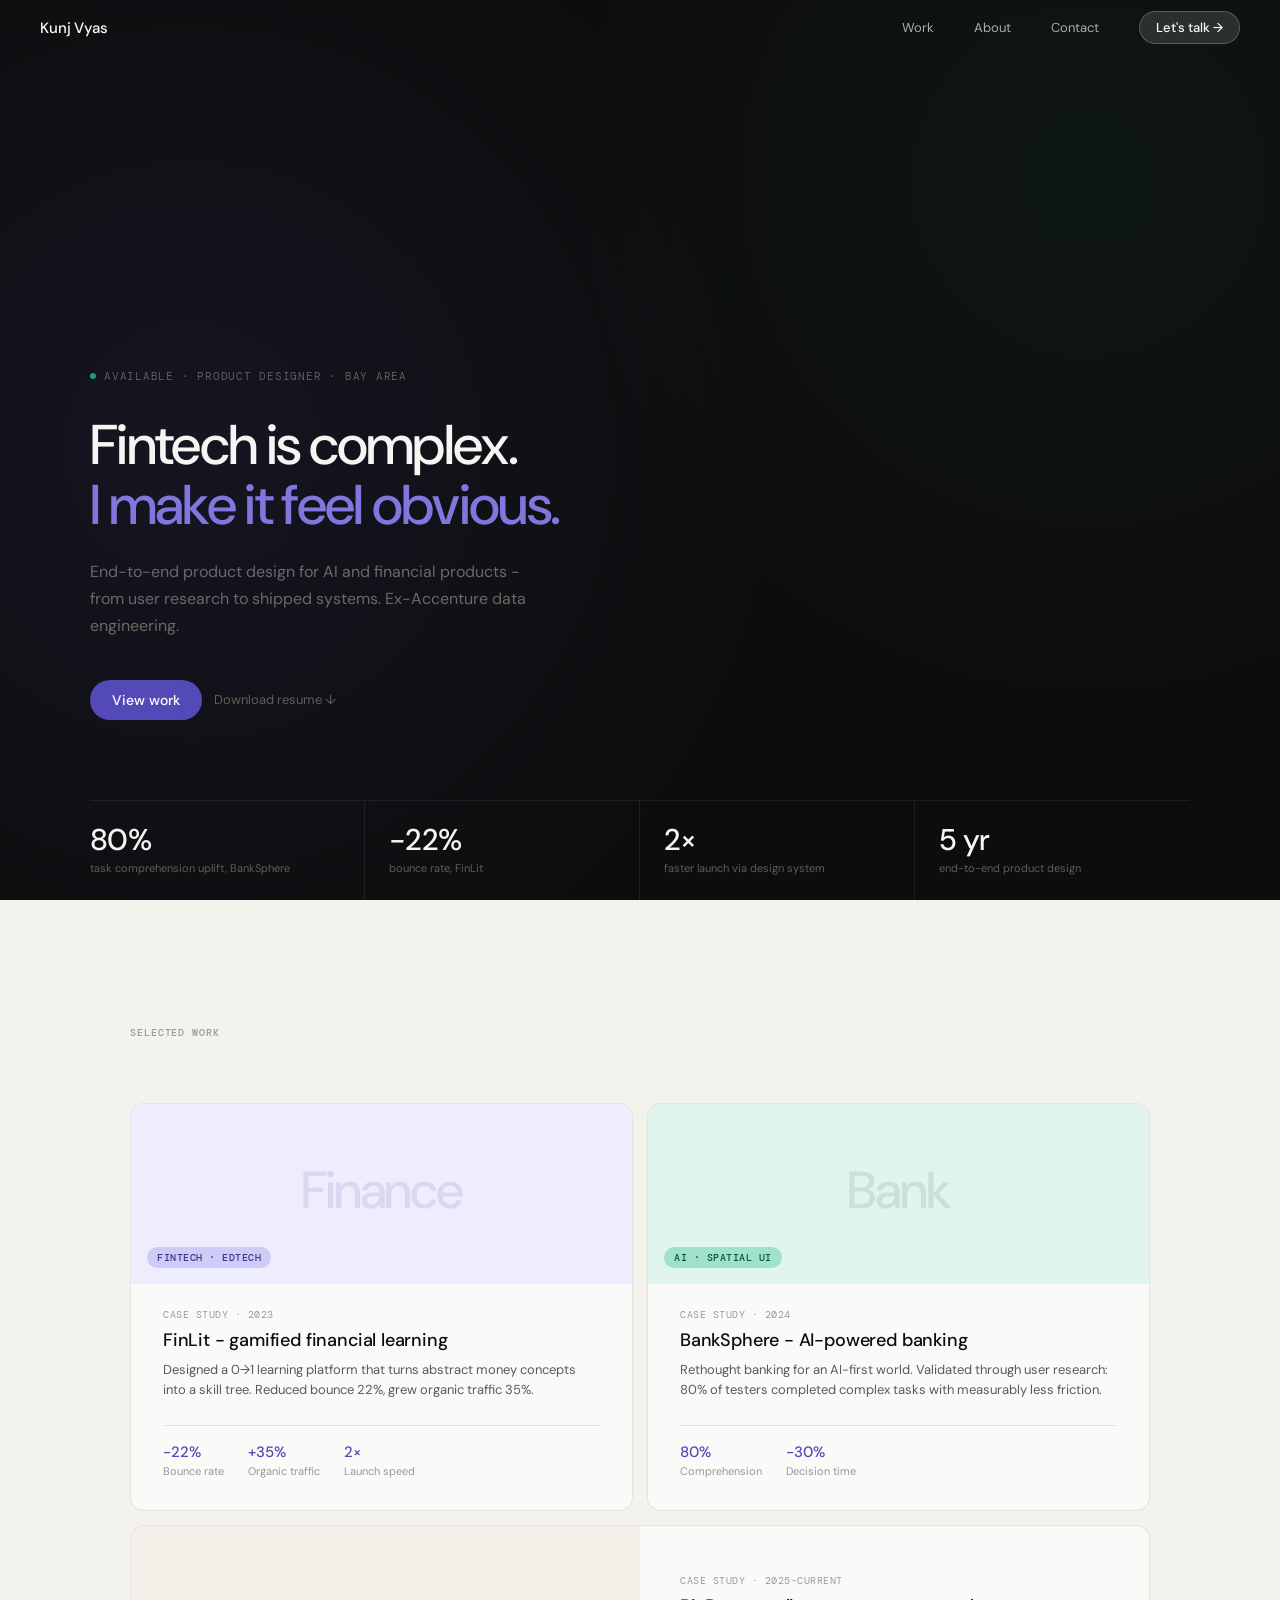
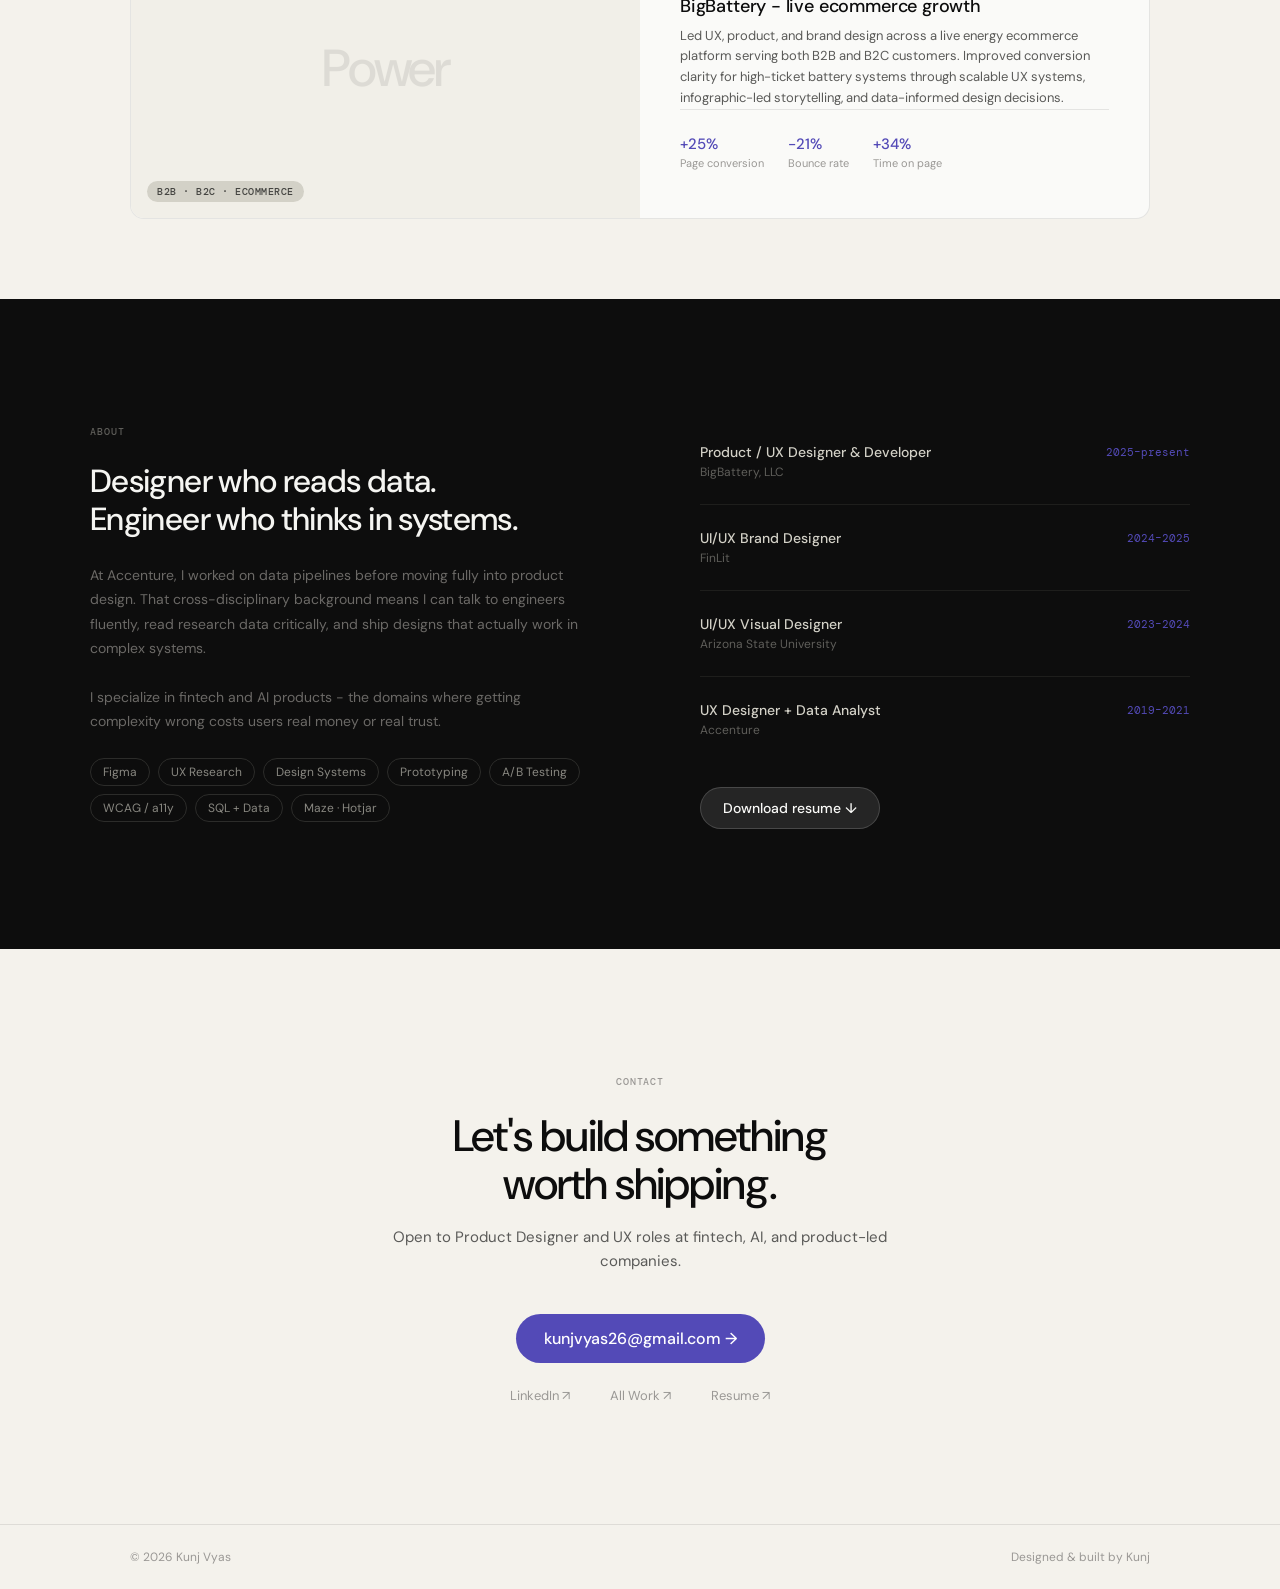
==== commit 00b2f665: "- changed" ====
--- a/index.html
+++ b/index.html
@@ -3,7 +3,7 @@
 <head>
   <meta charset="UTF-8" />
   <meta name="viewport" content="width=device-width, initial-scale=1.0" />
-  <title>Kunj Vyas — Product Designer</title>
+  <title>Kunj Vyas - Product Designer</title>
   <meta name="description" content="Product designer specializing in AI and fintech products. 5+ years turning complex systems into clear, measurable outcomes." />
   <link rel="preconnect" href="https://fonts.googleapis.com" />
   <link rel="preconnect" href="https://fonts.gstatic.com" crossorigin />
@@ -46,7 +46,7 @@
         <span class="hero-line hero-accent" data-delay="80">I make it feel obvious.</span>
       </h1>
       <p class="hero-sub">
-        End-to-end product design for AI and financial products —<br class="br-hide">
+        End-to-end product design for AI and financial products -<br class="br-hide">
         from user research to shipped systems. Ex-Accenture data engineering.
       </p>
       <div class="hero-actions">
@@ -91,7 +91,7 @@
           </div>
           <div class="card-body">
             <div class="card-meta">Case study · 2023</div>
-            <h2 class="card-title">FinLit — gamified financial learning</h2>
+            <h2 class="card-title">FinLit - gamified financial learning</h2>
             <p class="card-desc">Designed a 0→1 learning platform that turns abstract money concepts into a skill tree. Reduced bounce 22%, grew organic traffic 35%.</p>
             <div class="card-stats">
               <div class="stat"><div class="stat-num">−22%</div><div class="stat-lbl">Bounce rate</div></div>
@@ -109,7 +109,7 @@
           </div>
           <div class="card-body">
             <div class="card-meta">Case study · 2024</div>
-            <h2 class="card-title">BankSphere — AI-powered banking</h2>
+            <h2 class="card-title">BankSphere - AI-powered banking</h2>
             <p class="card-desc">Rethought banking for an AI-first world. Validated through user research: 80% of testers completed complex tasks with measurably less friction.</p>
             <div class="card-stats">
               <div class="stat"><div class="stat-num">80%</div><div class="stat-lbl">Comprehension</div></div>
@@ -126,7 +126,7 @@
           </div>
           <div class="card-body">
             <div class="card-meta">Case study · 2025-Current</div>
-            <h2 class="card-title">BigBattery — live ecommerce growth</h2>
+            <h2 class="card-title">BigBattery - live ecommerce growth</h2>
             <p class="card-desc">Led UX, product, and brand design across a live energy ecommerce platform serving both B2B and B2C customers. Improved conversion clarity for high-ticket battery systems through scalable UX systems, infographic-led storytelling, and data-informed design decisions.</p>
             <div class="card-stats">
               <div class="stat"><div class="stat-num">+25%</div><div class="stat-lbl">Page conversion</div></div>
@@ -144,7 +144,7 @@
           </div>
           <div class="card-body">
             <div class="card-meta">Case study · 2024</div>
-            <h2 class="card-title">ManageSphere — workspace management</h2>
+            <h2 class="card-title">ManageSphere - workspace management</h2>
             <p class="card-desc">Designed a B2B task platform for teams drowning in context-switching. Consolidated 10+ fragmented flows into a single unified surface. Shipped a 48-component design system.</p>
             <div class="card-stats">
               <div class="stat"><div class="stat-num">−35%</div><div class="stat-lbl">Task-switch time</div></div>
@@ -165,7 +165,7 @@
         <div class="section-label section-label--light">About</div>
         <h2 class="about-h2">Designer who reads data.<br>Engineer who thinks in systems.</h2>
         <p class="about-body">At Accenture, I worked on data pipelines before moving fully into product design. That cross-disciplinary background means I can talk to engineers fluently, read research data critically, and ship designs that actually work in complex systems.</p>
-        <p class="about-body">I specialize in fintech and AI products — the domains where getting complexity wrong costs users real money or real trust.</p>
+        <p class="about-body">I specialize in fintech and AI products - the domains where getting complexity wrong costs users real money or real trust.</p>
         <div class="skills-grid">
           <span class="skill-pill">Figma</span>
           <span class="skill-pill">UX Research</span>
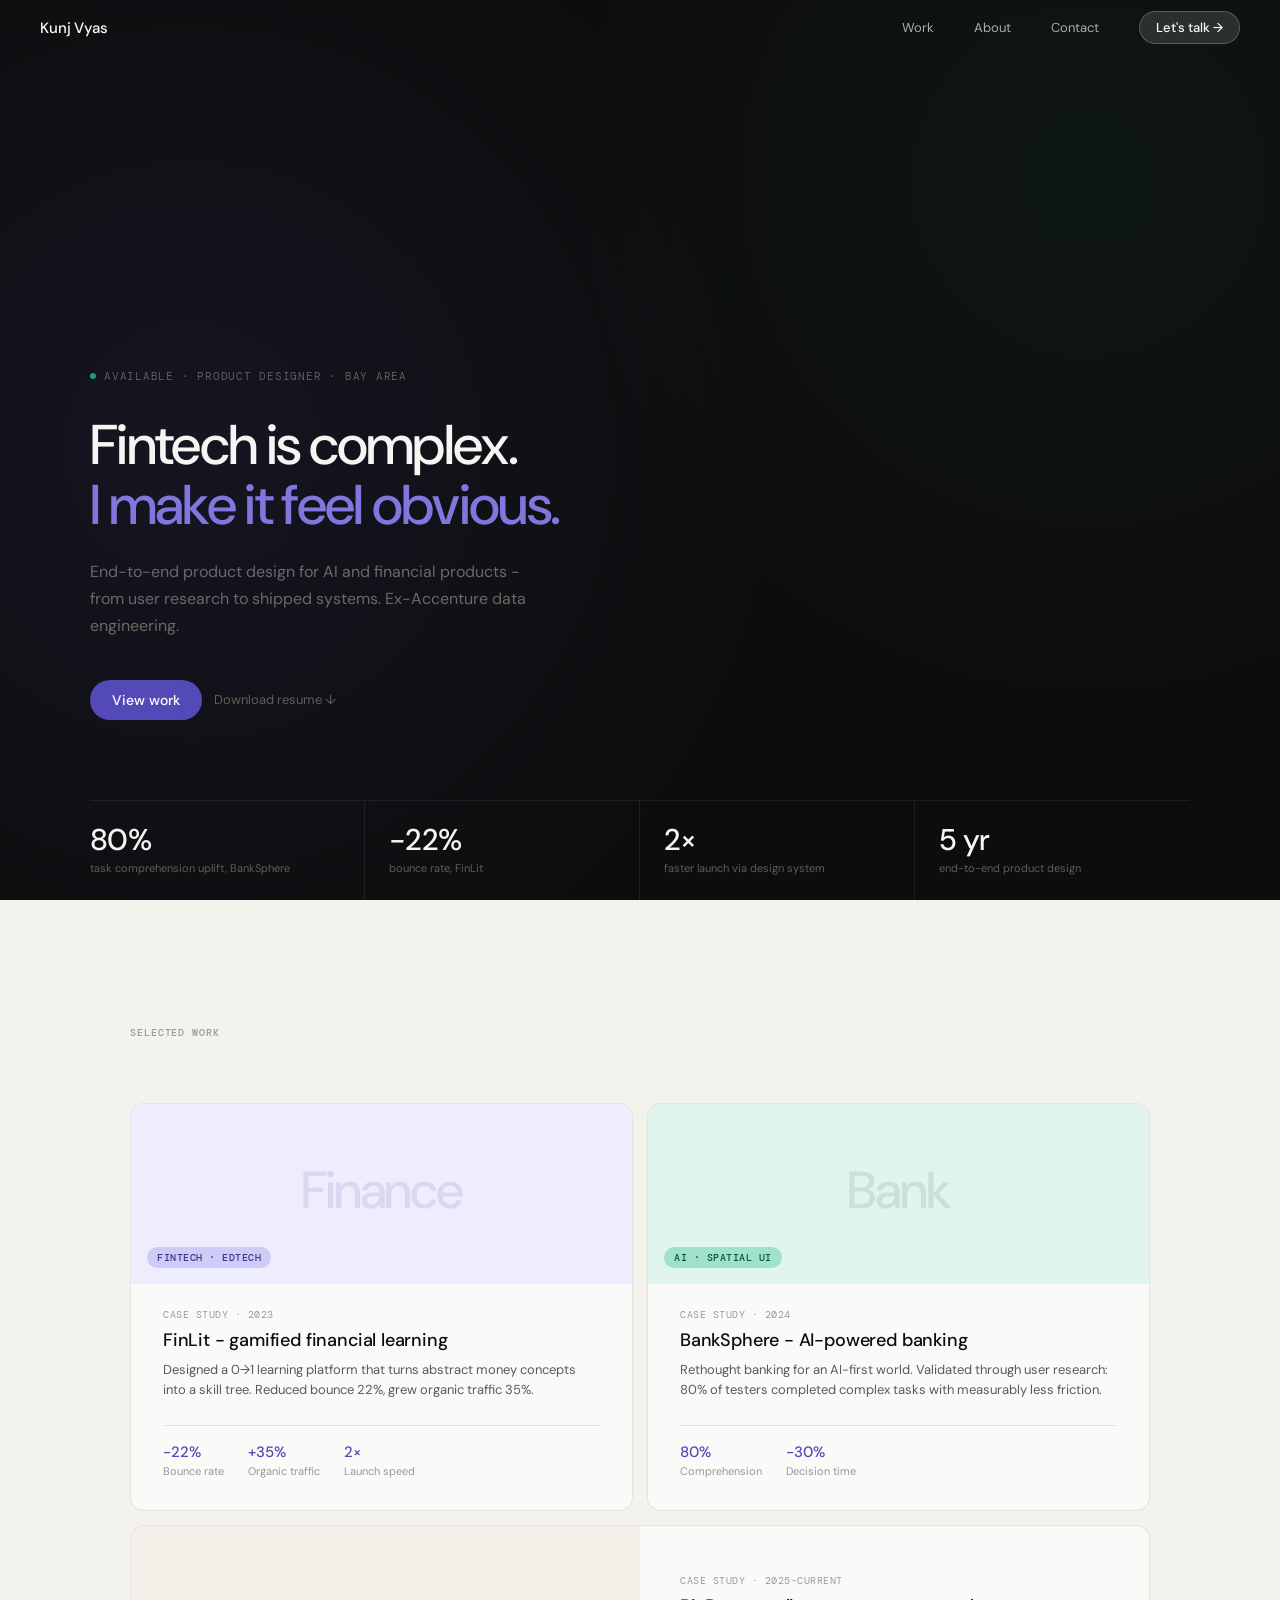
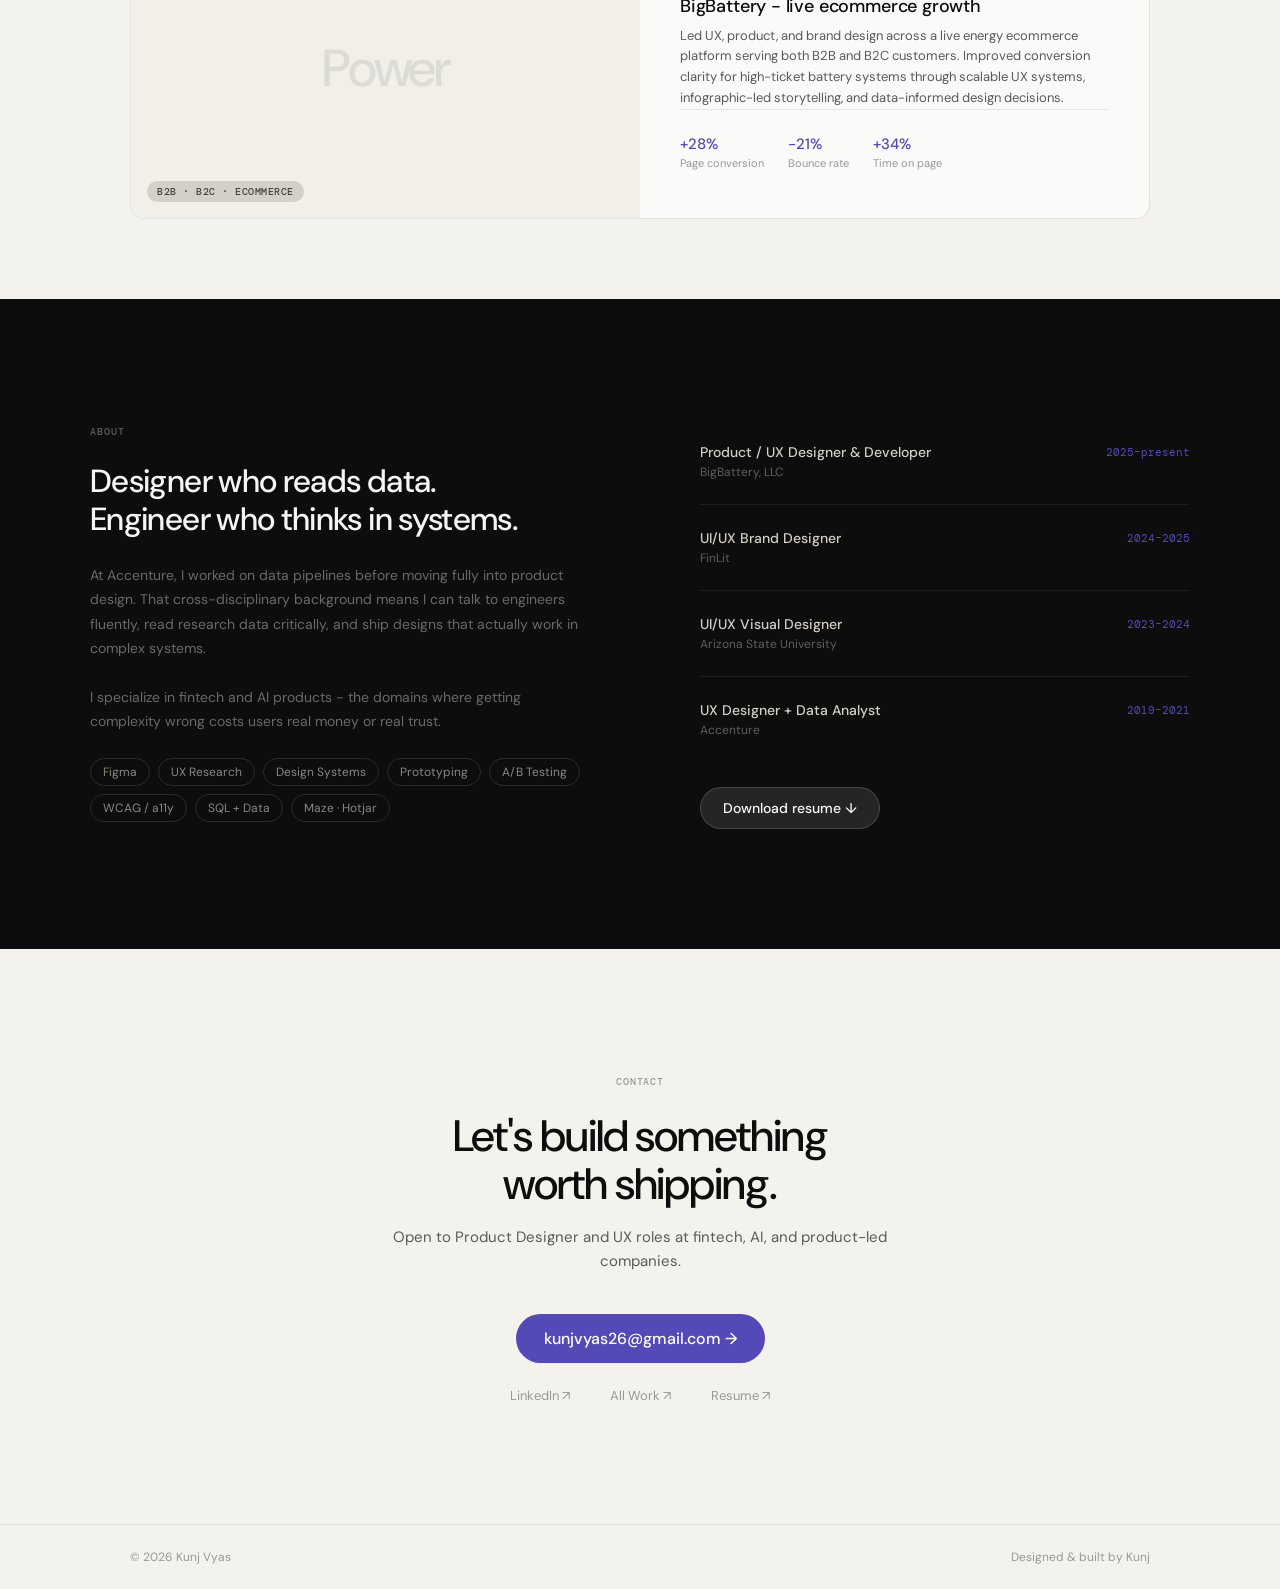
==== commit a353a267: "bigbattery update" ====
--- a/index.html
+++ b/index.html
@@ -51,7 +51,7 @@
       </p>
       <div class="hero-actions">
         <a href="#work" class="btn-primary">View work</a>
-        <a href="#" class="btn-ghost">Download resume ↓</a>
+        <a href="../portfolio/resume.pdf" target="_blank" class="btn-ghost">Download resume ↓</a>
       </div>
       <div class="hero-proof">
         <div class="proof-cell">
@@ -129,7 +129,7 @@
             <h2 class="card-title">BigBattery - live ecommerce growth</h2>
             <p class="card-desc">Led UX, product, and brand design across a live energy ecommerce platform serving both B2B and B2C customers. Improved conversion clarity for high-ticket battery systems through scalable UX systems, infographic-led storytelling, and data-informed design decisions.</p>
             <div class="card-stats">
-              <div class="stat"><div class="stat-num">+25%</div><div class="stat-lbl">Page conversion</div></div>
+              <div class="stat"><div class="stat-num">+28%</div><div class="stat-lbl">Page conversion</div></div>
               <div class="stat"><div class="stat-num">-21%</div><div class="stat-lbl">Bounce rate</div></div>
               <div class="stat"><div class="stat-num">+34%</div><div class="stat-lbl">Time on page</div></div>
             </div>
@@ -208,7 +208,7 @@
             <div class="exp-year">2019–2021</div>
           </div>
         </div>
-        <a href="#" class="btn-light">Download resume ↓</a>
+        <a href="../portfolio/resume.pdf" target="_blank" class="btn-light">Download resume ↓</a>
       </div>
     </div>
   </section>
@@ -224,7 +224,7 @@
         <div class="contact-links">
           <a href="https://linkedin.com/in/kunjvyas" target="_blank" class="contact-link">LinkedIn ↗</a>
           <a href="https://kunjvyas26.github.io/" target="_blank" class="contact-link">All Work ↗</a>
-          <a href="#" class="contact-link">Resume ↗</a>
+          <a href="../portfolio/resume.pdf" target="_blank" class="contact-link">Resume ↗</a>
         </div>
       </div>
     </div>
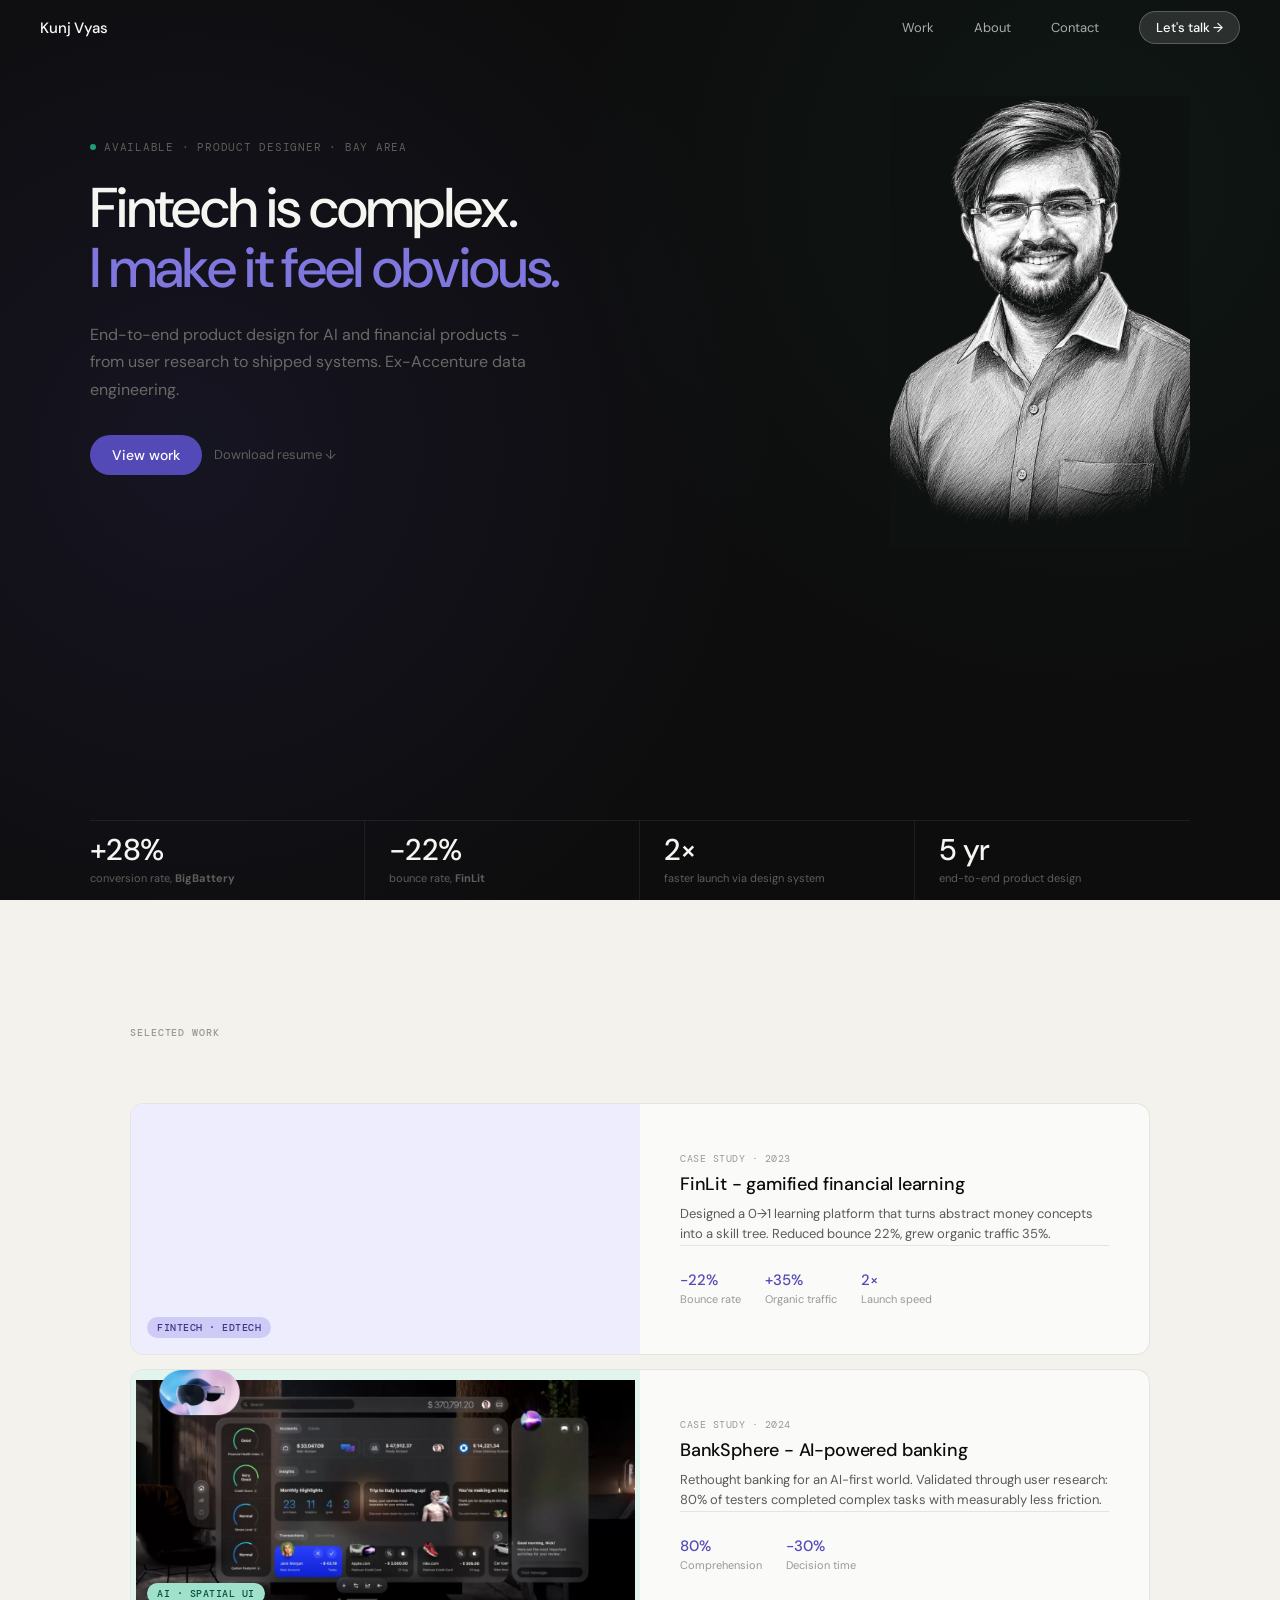
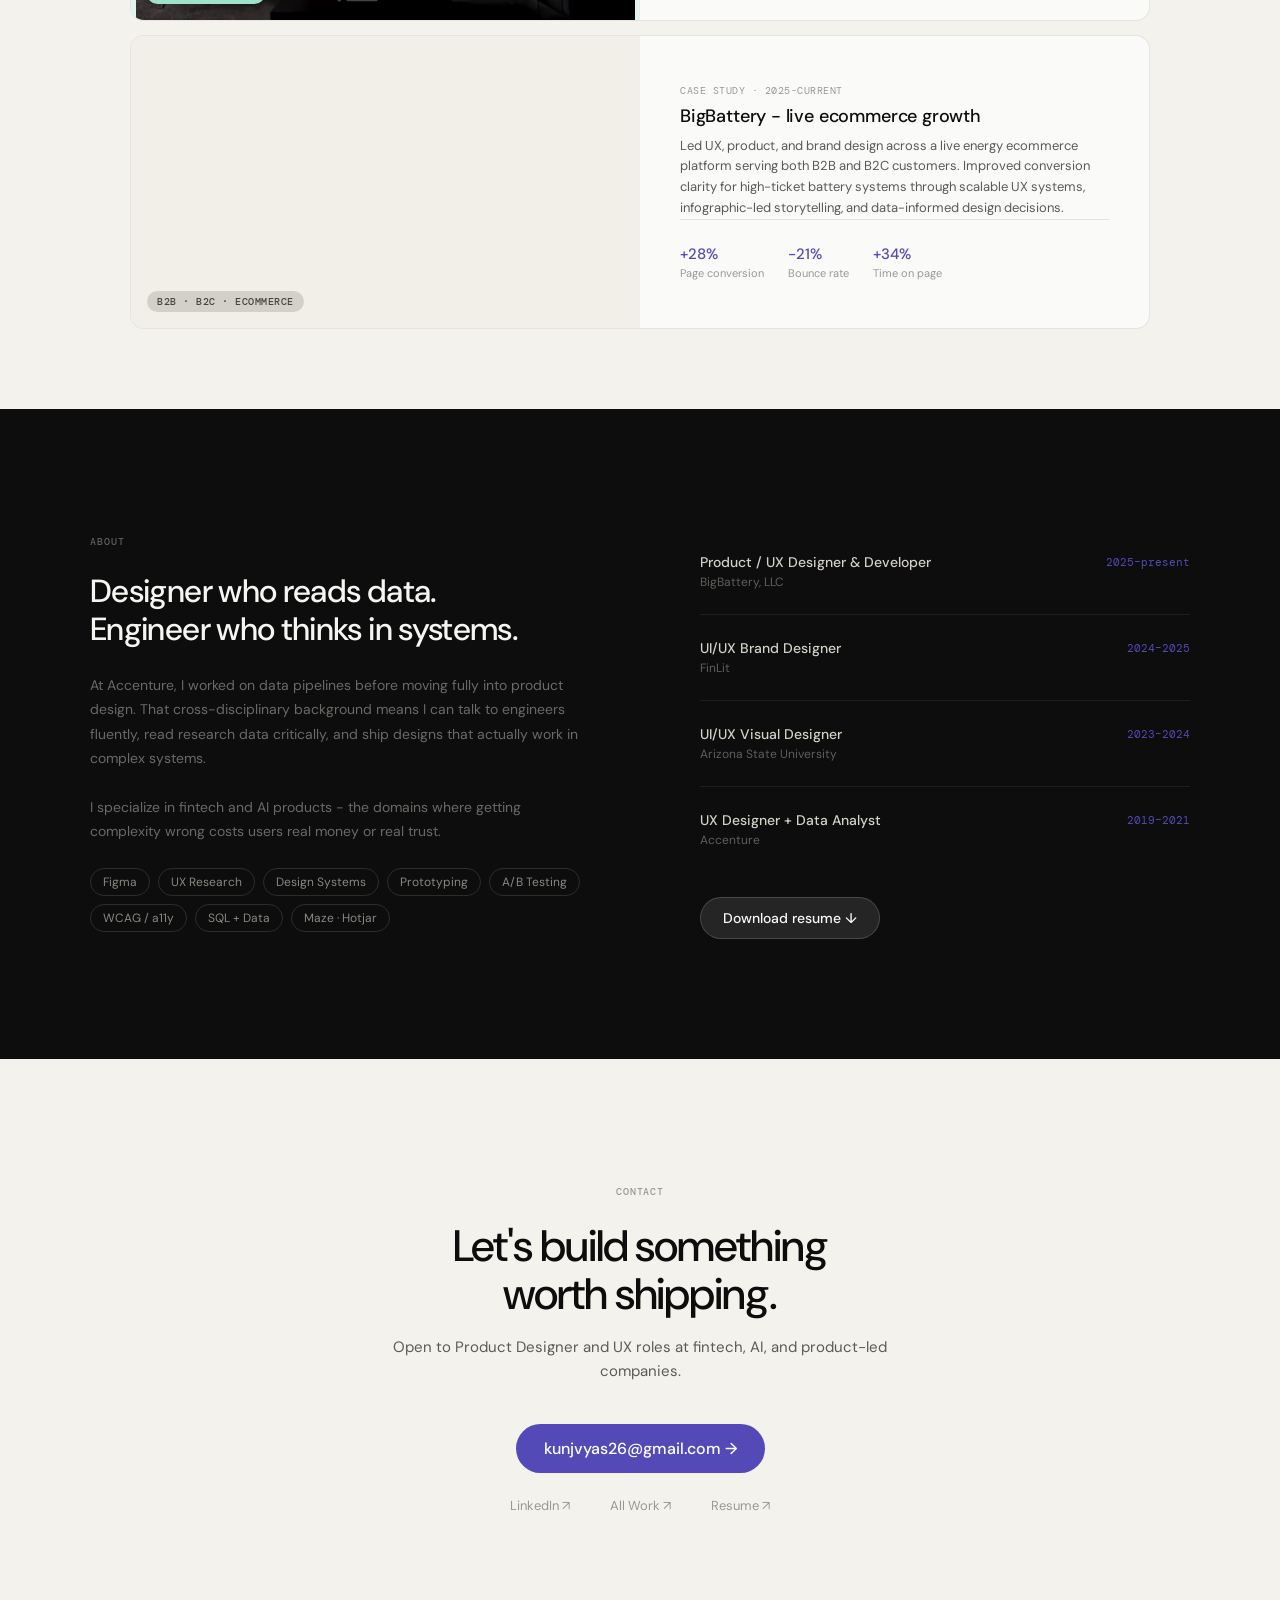
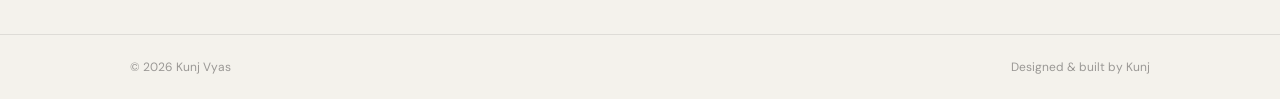
==== commit b915d375: "push new changes and images on homepage" ====
--- a/index.html
+++ b/index.html
@@ -37,6 +37,8 @@
   <!-- HERO -->
   <section class="hero" id="hero">
     <div class="hero-inner">
+      <div class="hero-main">
+        <div class="hero-copy">
       <div class="hero-tag">
         <span class="hero-tag-dot"></span>
         <span>Available · Product Designer · Bay Area</span>
@@ -53,14 +55,19 @@
         <a href="#work" class="btn-primary">View work</a>
         <a href="../portfolio/resume.pdf" target="_blank" class="btn-ghost">Download resume ↓</a>
       </div>
+        </div>
+        <div class="hero-photo-wrap" aria-label="Portrait of Kunj Vyas">
+          <img class="hero-photo" src="profile.png" alt="Kunj Vyas" />
+        </div>
+      </div>
       <div class="hero-proof">
         <div class="proof-cell">
-          <div class="proof-num" data-count="80" data-suffix="%">0%</div>
-          <div class="proof-lbl">task comprehension uplift, BankSphere</div>
+          <div class="proof-num" data-count="28" data-prefix="+" data-suffix="%">+0%</div>
+          <div class="proof-lbl">conversion rate, <b>BigBattery</b></div>
         </div>
         <div class="proof-cell">
           <div class="proof-num" data-count="22" data-prefix="−" data-suffix="%">−0%</div>
-          <div class="proof-lbl">bounce rate, FinLit</div>
+          <div class="proof-lbl">bounce rate, <b>FinLit</b></div>
         </div>
         <div class="proof-cell">
           <div class="proof-num" data-count="2" data-suffix="×">0×</div>
@@ -84,9 +91,11 @@
       <div class="cards-grid">
 
         <!-- FinLit -->
-        <article class="card card--default reveal" data-href="work/finlit.html">
+        <article class="card card--wide reveal" data-href="work/finlit.html">
           <div class="card-thumb card-thumb--purple">
-            <span class="card-thumb-glyph">Finance</span>
+            <video class="card-thumb-media" autoplay muted loop playsinline preload="metadata">
+              <source src="fined/IntoVideo.mp4" type="video/mp4" />
+            </video>
             <span class="card-badge badge--purple">Fintech · EdTech</span>
           </div>
           <div class="card-body">
@@ -102,9 +111,9 @@
         </article>
 
         <!-- BankSphere -->
-        <article class="card card--default reveal" data-delay="80" data-href="work/banksphere.html">
+        <article class="card card--wide reveal" data-delay="80" data-href="work/banksphere.html">
           <div class="card-thumb card-thumb--teal">
-            <span class="card-thumb-glyph">Bank</span>
+            <img class="card-thumb-media" src="banksphere/Cover.png" alt="BankSphere AI-powered banking concept" loading="lazy" />
             <span class="card-badge badge--teal">AI · Spatial UI</span>
           </div>
           <div class="card-body">
@@ -121,7 +130,9 @@
         <!-- BigBattery wide -->
         <article class="card card--wide reveal" data-delay="120" data-href="work/bigbattery.html">
           <div class="card-thumb card-thumb--stone">
-            <span class="card-thumb-glyph">Power</span>
+            <video class="card-thumb-media" autoplay muted loop playsinline preload="metadata">
+              <source src="bigbattery/herocarousal.mp4" type="video/mp4" />
+            </video>
             <span class="card-badge badge--stone">B2B · B2C · Ecommerce</span>
           </div>
           <div class="card-body">
@@ -222,7 +233,7 @@
         <p class="contact-sub">Open to Product Designer and UX roles at fintech, AI, and product-led companies.</p>
         <a href="mailto:kunjvyas26@gmail.com" class="btn-primary btn-large">kunjvyas26@gmail.com →</a>
         <div class="contact-links">
-          <a href="https://linkedin.com/in/kunjvyas" target="_blank" class="contact-link">LinkedIn ↗</a>
+          <a href="http://linkedin.com/in/kunjvyas26" target="_blank" class="contact-link">LinkedIn ↗</a>
           <a href="https://kunjvyas26.github.io/" target="_blank" class="contact-link">All Work ↗</a>
           <a href="../portfolio/resume.pdf" target="_blank" class="contact-link">Resume ↗</a>
         </div>
--- a/styles.css
+++ b/styles.css
@@ -258,7 +258,7 @@
   background: var(--c-obsidian);
   min-height: 100svh;
   display: flex;
-  align-items: flex-end;
+  align-items: stretch;
   padding: 0 var(--sp-7);
   padding-bottom: 0;
   position: relative;
@@ -280,14 +280,28 @@
   width: 100%;
   max-width: 1100px;
   margin: 0 auto;
-  padding-top: 120px;
+  padding-top: 86px;
+  display: flex;
+  flex-direction: column;
+  justify-content: space-between;
+}
+
+.hero-main {
+  display: grid;
+  grid-template-columns: minmax(0, 1.1fr) minmax(280px, 0.9fr);
+  gap: var(--sp-8);
+  align-items: center;
+}
+
+.hero-copy {
+  min-width: 0;
 }
 
 .hero-tag {
   display: inline-flex;
   align-items: center;
   gap: var(--sp-2);
-  margin-bottom: var(--sp-6);
+  margin-bottom: var(--sp-5);
   font-family: var(--font-mono);
   font-size: 11px;
   letter-spacing: 0.07em;
@@ -328,7 +342,7 @@
   color: #6B6966;
   line-height: 1.7;
   max-width: 460px;
-  margin-bottom: var(--sp-7);
+  margin-bottom: var(--sp-6);
   opacity: 0;
   animation: fade-up 600ms 340ms cubic-bezier(0.16,1,0.3,1) forwards;
 }
@@ -337,12 +351,33 @@
   display: flex;
   gap: var(--sp-3);
   align-items: center;
-  margin-bottom: var(--sp-10);
+  margin-bottom: var(--sp-5);
   opacity: 0;
   animation: fade-up 600ms 420ms cubic-bezier(0.16,1,0.3,1) forwards;
 }
 
 /* ── BUTTONS ──────────────────────────────────────────────── */
+.hero-photo-wrap {
+  align-self: start;
+  justify-self: end;
+  width: min(100%, 300px);
+  aspect-ratio: 818 / 1230;
+  margin-top: 10px;
+  border-radius: 0;
+  overflow: hidden;
+  border: none;
+  box-shadow: none;
+  opacity: 0;
+  animation: fade-up 600ms 460ms cubic-bezier(0.16,1,0.3,1) forwards;
+}
+
+.hero-photo {
+  width: 100%;
+  height: 100%;
+  object-fit: contain;
+  object-position: center top;
+}
+
 .btn-primary {
   display: inline-block;
   font-size: 14px;
@@ -397,7 +432,7 @@
   animation: fade-up 600ms 520ms cubic-bezier(0.16,1,0.3,1) forwards;
 }
 .proof-cell {
-  padding: var(--sp-5) 0 var(--sp-5);
+  padding: 14px 0 14px;
   border-right: 0.5px solid rgba(255,255,255,0.07);
   padding-right: var(--sp-5);
 }
@@ -489,7 +524,24 @@
 .card-thumb--teal   .card-thumb-glyph { color: var(--c-teal-dark); }
 .card-thumb--stone  .card-thumb-glyph { color: var(--c-stone-dark); }
 
+.card-thumb-media {
+  position: absolute;
+  inset: 0;
+  width: 100%;
+  height: 100%;
+  object-fit: cover;
+  object-position: center;
+  display: block;
+  pointer-events: none;
+}
+
+.card--wide .card-thumb-media {
+  object-fit: contain;
+}
+
 .card-badge {
+  position: relative;
+  z-index: 1;
   font-family: var(--font-mono);
   font-size: 10px;
   font-weight: 500;
@@ -704,11 +756,24 @@
   .nav-links { display: none; }
   .nav-hamburger { display: flex; }
 
+  .hero-main {
+    grid-template-columns: 1fr;
+    gap: var(--sp-7);
+    align-items: start;
+  }
+
+  .hero-photo-wrap {
+    justify-self: center;
+    width: min(100%, 320px);
+    order: -1;
+  }
+
   /* Hero proof bar */
   .hero-proof {
     grid-template-columns: 1fr 1fr;
   }
   .proof-cell:nth-child(2) { border-right: none; }
+  .proof-cell:nth-child(odd) { padding-left: 0; }
   .proof-cell:nth-child(3) { border-right: 0.5px solid rgba(255,255,255,0.07); }
   .proof-cell:nth-child(3),
   .proof-cell:nth-child(4) {
@@ -743,7 +808,8 @@
   }
 
   .hero { padding-top: 0; }
-  .hero-inner { padding-top: 100px; }
+  .hero-inner { padding-top: 80px; }
+  .hero-photo-wrap { width: min(100%, 280px); }
 
   .hero-proof {
     grid-template-columns: 1fr 1fr;
@@ -764,7 +830,7 @@
 /* ── REDUCED MOTION ───────────────────────────────────────── */
 @media (prefers-reduced-motion: reduce) {
   .reveal,
-  .hero-tag, .hero-line, .hero-sub, .hero-actions, .hero-proof {
+  .hero-tag, .hero-line, .hero-sub, .hero-actions, .hero-photo-wrap, .hero-proof {
     opacity: 1 !important;
     transform: none !important;
     animation: none !important;
